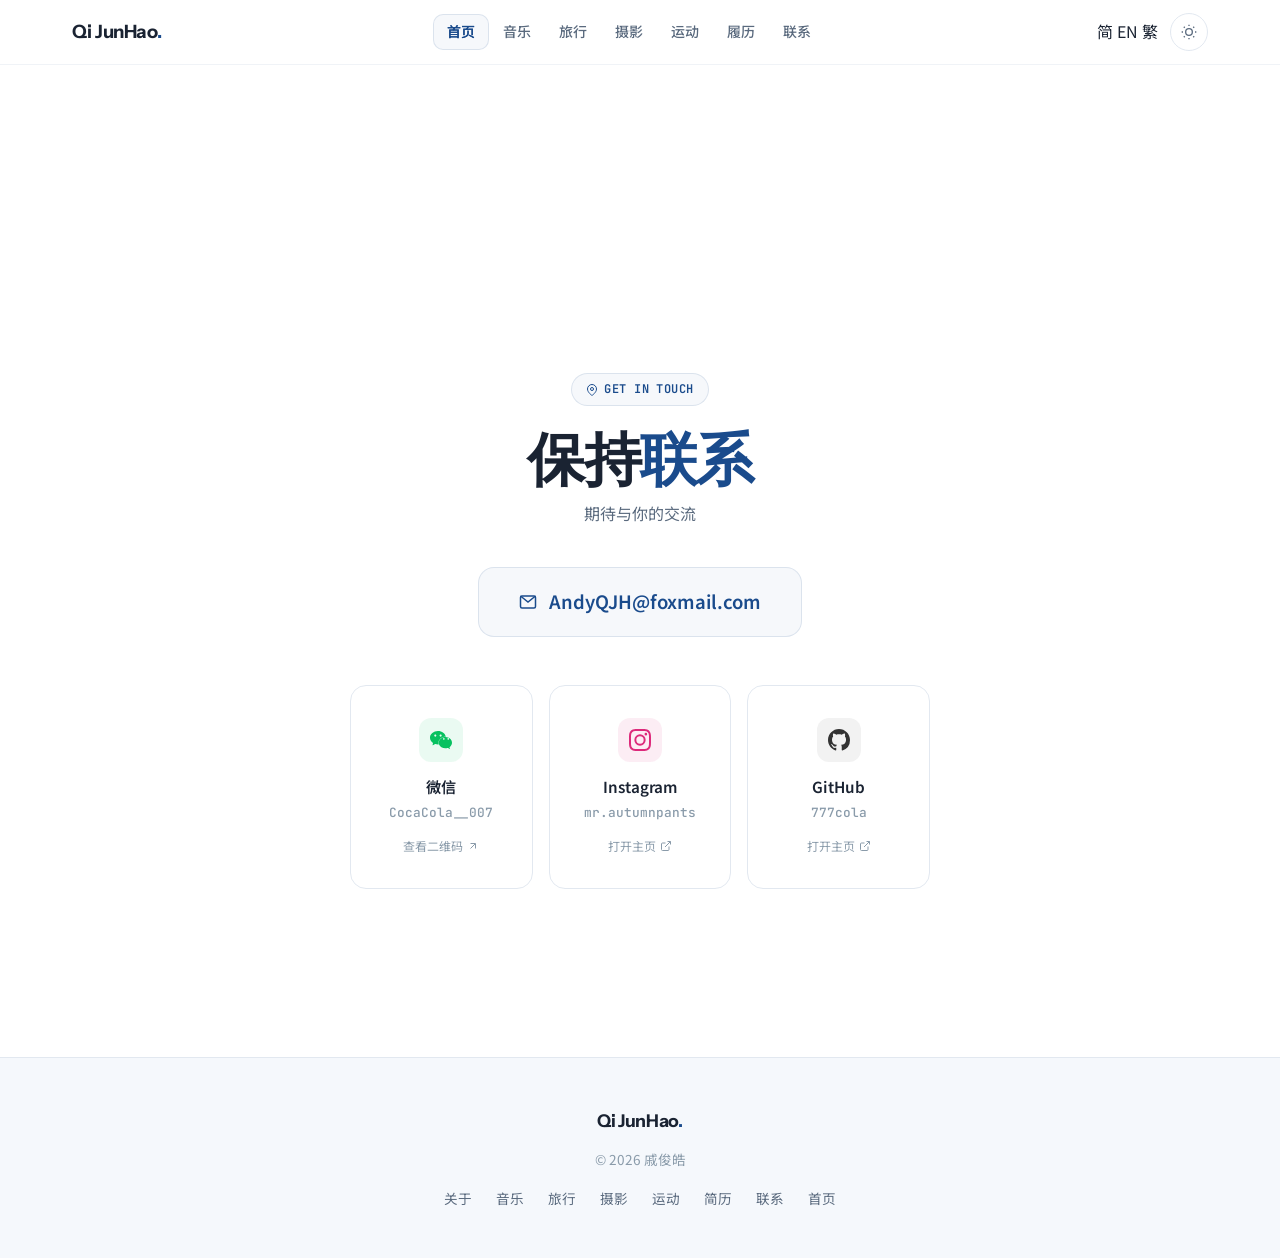
==== 联系页面.html @ e07e7e5d "fix: 统一 logo 为 Qi JunHao" ====
<!DOCTYPE html>
<html lang="zh-CN">
<head>
  <meta charset="UTF-8">
  <meta name="viewport" content="width=device-width, initial-scale=1.0">
  <title>联系 — 戚俊皓</title>
  <meta name="description" content="联系戚俊皓 — 邮箱与社交媒体">
  <link rel="icon" href="data:image/svg+xml,<svg xmlns='http://www.w3.org/2000/svg' viewBox='0 0 100 100'><text y='.9em' font-size='90'>♌</text></svg>">
  <link rel="preconnect" href="https://fonts.googleapis.com">
  <link rel="preconnect" href="https://fonts.gstatic.com" crossorigin>
  <link href="https://fonts.googleapis.com/css2?family=Instrument+Sans:wght@400;500;600;700&family=JetBrains+Mono:wght@400;500&family=Noto+Sans+SC:wght@300;400;500;600;700&display=swap" rel="stylesheet">
  <link rel="stylesheet" href="style.css">
  <style>
    /* ─── Contact Hero ───────────────────────────── */
    .contact-hero {
      min-height: 100dvh;
      display: flex;
      flex-direction: column;
      align-items: center;
      justify-content: center;
      padding: 7rem 2rem 4rem;
      text-align: center;
      position: relative;
    }
    .contact-hero-inner {
      max-width: 580px;
      width: 100%;
    }

    /* ─── Eyebrow ──────────────────────────────── */
    .contact-eyebrow {
      display: inline-flex;
      align-items: center;
      gap: 6px;
      padding: 5px 14px;
      border-radius: 50px;
      font-size: 0.75rem;
      font-weight: 600;
      letter-spacing: 0.04em;
      font-family: var(--font-mono);
      color: var(--accent);
      background: var(--accent-subtle);
      border: 1px solid var(--accent-border);
      margin-bottom: 1.25rem;
    }
    .contact-eyebrow svg {
      width: 12px;
      height: 12px;
    }

    /* ─── Title ──────────────────────────────────── */
    .contact-title {
      font-family: var(--font-display);
      font-size: clamp(2.4rem, 5vw, 3.6rem);
      font-weight: 700;
      letter-spacing: -0.03em;
      line-height: 1.15;
      margin-bottom: 0.5rem;
      color: var(--text);
    }
    .contact-title span {
      color: var(--accent);
    }
    .contact-sub {
      font-size: 1rem;
      color: var(--text-secondary);
      margin-bottom: 2.5rem;
      text-wrap: balance;
    }

    /* ─── Email Card ─────────────────────────────── */
    .contact-email {
      display: inline-flex;
      align-items: center;
      gap: 12px;
      padding: 18px 40px;
      border-radius: var(--radius);
      background: var(--accent-subtle);
      border: 1px solid var(--accent-border);
      font-size: 1.15rem;
      color: var(--accent);
      font-weight: 600;
      transition: all var(--transition);
      text-decoration: none;
      margin-bottom: 3rem;
    }
    .contact-email:hover {
      background: var(--accent-glow);
      border-color: var(--accent);
      transform: translateY(-2px);
      box-shadow: 0 8px 24px rgba(26,75,140,0.12);
    }
    .contact-email svg {
      width: 18px;
      height: 18px;
      flex-shrink: 0;
    }

    /* ─── Social Grid ────────────────────────────── */
    .social-grid {
      display: grid;
      grid-template-columns: repeat(3, 1fr);
      gap: 1rem;
      width: 100%;
    }

    .social-card {
      position: relative;
      display: flex;
      flex-direction: column;
      align-items: center;
      text-align: center;
      padding: 2rem 1.25rem;
      border-radius: var(--radius);
      background: var(--surface);
      border: 1px solid var(--border);
      cursor: pointer;
      text-decoration: none;
      transition: all var(--transition);
      overflow: hidden;
    }
    .social-card::before {
      content: '';
      position: absolute;
      top: 0;
      left: 0;
      right: 0;
      height: 3px;
      opacity: 0;
      transition: opacity var(--transition);
    }
    .social-card:hover {
      transform: translateY(-6px);
      box-shadow: var(--shadow-lg);
      border-color: transparent;
    }
    .social-card:hover::before {
      opacity: 1;
    }
    .social-card:active {
      transform: translateY(-3px);
    }

    /* Per-platform accent */
    .social-card.wechat::before { background: linear-gradient(90deg, #07C160, #06AD56); }
    .social-card.instagram::before { background: linear-gradient(90deg, #F58529, #DD2A7B, #8134AF); }
    .social-card.github::before { background: linear-gradient(90deg, #333, #24292e); }
    [data-theme="dark"] .social-card.github::before { background: linear-gradient(90deg, #f0f6fc, #8b949e); }

    .social-card.wechat:hover { border-color: #07C16033; box-shadow: 0 8px 28px rgba(7,193,96,0.12); }
    .social-card.instagram:hover { border-color: #DD2A7B33; box-shadow: 0 8px 28px rgba(221,42,123,0.12); }
    .social-card.github:hover { border-color: #33333333; box-shadow: 0 8px 28px rgba(0,0,0,0.1); }

    .social-icon {
      width: 44px;
      height: 44px;
      border-radius: 12px;
      display: flex;
      align-items: center;
      justify-content: center;
      font-size: 1.25rem;
      margin-bottom: 0.75rem;
      transition: all var(--transition);
    }
    .social-card.wechat .social-icon { background: #07C16015; color: #07C160; }
    .social-card.instagram .social-icon { background: #DD2A7B15; color: #DD2A7B; }
    .social-card.github .social-icon { background: #33333310; color: #333; }
    [data-theme="dark"] .social-card.github .social-icon { background: rgba(240,246,252,0.08); color: #f0f6fc; }

    .social-card:hover .social-icon {
      transform: scale(1.08);
    }

    .social-name {
      font-size: 0.95rem;
      font-weight: 600;
      color: var(--text);
      margin-bottom: 0.15rem;
    }
    .social-handle {
      font-size: 0.8rem;
      font-family: var(--font-mono);
      color: var(--text-muted);
      font-weight: 500;
    }
    .social-action {
      margin-top: 0.75rem;
      font-size: 0.75rem;
      color: var(--text-muted);
      display: flex;
      align-items: center;
      gap: 4px;
      transition: color var(--transition);
    }
    .social-card:hover .social-action {
      color: var(--text-secondary);
    }
    .social-action svg {
      width: 12px;
      height: 12px;
      transition: transform var(--transition);
    }
    .social-card:hover .social-action svg {
      transform: translateX(2px);
    }

    /* ─── QR Modal ───────────────────────────────── */
    .qr-overlay {
      position: fixed;
      inset: 0;
      background: rgba(0,0,0,0.5);
      backdrop-filter: blur(8px);
      -webkit-backdrop-filter: blur(8px);
      z-index: 2000;
      display: flex;
      align-items: center;
      justify-content: center;
      opacity: 0;
      pointer-events: none;
      transition: opacity 0.35s var(--ease-out);
    }
    .qr-overlay.open {
      opacity: 1;
      pointer-events: auto;
    }

    .qr-modal {
      background: var(--surface);
      border-radius: var(--radius-lg);
      padding: 2.5rem;
      max-width: 360px;
      width: calc(100% - 2rem);
      text-align: center;
      position: relative;
      transform: scale(0.92) translateY(12px);
      transition: transform 0.4s var(--ease-out);
      border: 1px solid var(--border);
    }
    .qr-overlay.open .qr-modal {
      transform: scale(1) translateY(0);
    }

    .qr-close {
      position: absolute;
      top: 12px;
      right: 12px;
      width: 36px;
      height: 36px;
      border-radius: 50%;
      border: none;
      background: var(--bg-soft);
      color: var(--text-secondary);
      cursor: pointer;
      display: flex;
      align-items: center;
      justify-content: center;
      transition: all var(--transition);
      font-size: 1.1rem;
    }
    .qr-close:hover {
      background: var(--surface-hover);
      color: var(--text);
    }

    .qr-image {
      width: 300px;
      height: 300px;
      object-fit: contain;
      margin: 0 auto 1.25rem;
      border-radius: var(--radius-sm);
      background: white;
      padding: 8px;
      border: 1px solid var(--border-light);
    }

    .qr-modal h3 {
      font-family: var(--font-display);
      font-size: 1.15rem;
      font-weight: 700;
      margin-bottom: 0.25rem;
      color: var(--text);
    }
    .qr-modal p {
      font-size: 0.85rem;
      color: var(--text-muted);
    }
    .qr-wechat-id {
      display: inline-flex;
      align-items: center;
      gap: 6px;
      margin-top: 0.75rem;
      padding: 6px 16px;
      border-radius: 50px;
      background: #07C16010;
      color: #07C160;
      font-size: 0.8rem;
      font-weight: 600;
      font-family: var(--font-mono);
      border: 1px solid #07C16020;
    }

    /* ─── Footer tweaks ──────────────────────────── */
    .footer { position: relative; }

    /* ─── Responsive ─────────────────────────────── */
    @media (max-width: 768px) {
      .social-grid {
        grid-template-columns: 1fr;
        gap: 0.875rem;
      }
      .social-card {
        flex-direction: row;
        text-align: left;
        padding: 1.25rem 1.25rem;
        gap: 1rem;
      }
      .social-card .social-icon {
        margin-bottom: 0;
        width: 40px;
        height: 40px;
        flex-shrink: 0;
      }
      .social-card .social-info {
        flex: 1;
        min-width: 0;
      }
      .social-card .social-action {
        margin-top: 0;
        flex-shrink: 0;
      }
      .contact-email {
        width: 100%;
        justify-content: center;
        font-size: 1.05rem;
        padding: 16px 24px;
      }
      .qr-modal {
        padding: 1.75rem;
      }
      .qr-image {
        width: 240px;
        height: 240px;
      }
    }

    @media (max-width: 480px) {
      .contact-hero {
        padding: 5rem 1.25rem 3rem;
      }
    }
  </style>
</head>
<body>
  <canvas id="particles-canvas" aria-hidden="true"></canvas>

  <!-- Nav -->
  <nav class="navbar" id="navbar">
    <div class="nav-inner">
      <a href="https://qijunhao.com" class="nav-logo">Qi JunHao<span class="dot">.</span></a>
      <div class="nav-gooey" id="navGooey" data-full='[{"label":"Home","href":"https://qijunhao.com"},{"label":"Music","href":"https://music.qijunhao.com"},{"label":"Travel","href":"https://travel.qijunhao.com"},{"label":"Photo","href":"https://photography.qijunhao.com"},{"label":"Sports","href":"https://sport.qijunhao.com"},{"label":"Resume","href":"https://resume.qijunhao.com"},{"label":"Contact","href":"https://contact.qijunhao.com"}]'></div>
      <div class="nav-right">
        <div class="lang-toggle" id="langToggle">
          <span class="lang-item active" data-lang="zh">简</span>
          <span class="lang-item" data-lang="en">EN</span>
          <span class="lang-item" data-lang="hant">繁</span>
        </div>
        <button class="theme-toggle" id="themeToggle" aria-label="切换主题">
          <svg width="16" height="16" viewBox="0 0 24 24" fill="none" stroke="currentColor" stroke-width="2"><circle cx="12" cy="12" r="5"/><path d="M12 1v2M12 21v2M4.22 4.22l1.42 1.42M18.36 18.36l1.42 1.42M1 12h2M21 12h2M4.22 19.78l1.42-1.42M18.36 5.64l1.42-1.42"/></svg>
        </button>
      </div>
    </div>
  </nav>

  <!-- Gooey SVG filter (hidden) -->
  <svg class="goo-filter" aria-hidden="true">
    <defs>
      <filter id="goo">
        <feGaussianBlur in="SourceGraphic" stdDeviation="12" result="blur" />
        <feColorMatrix in="blur" mode="matrix" values="1 0 0 0 0  0 1 0 0 0  0 0 1 0 0  0 0 0 22 -9" result="goo" />
        <feBlend in="SourceGraphic" in2="goo" />
      </filter>
    </defs>
  </svg>

  <!-- Contact Hero -->
  <section class="contact-hero">
    <div class="contact-hero-inner">

      <div class="contact-eyebrow reveal">
        <svg viewBox="0 0 24 24" fill="none" stroke="currentColor" stroke-width="2"><path d="M21 10c0 7-9 13-9 13s-9-6-9-13a9 9 0 0 1 18 0z"/><circle cx="12" cy="10" r="3"/></svg>
        GET IN TOUCH
      </div>

      <h1 class="contact-title reveal" style="transition-delay:0.05s">
        保持<span>联系</span>
      </h1>
      <p class="contact-sub reveal" style="transition-delay:0.1s">
        期待与你的交流
      </p>

      <!-- Email -->
      <a href="mailto:AndyQJH@foxmail.com" class="contact-email reveal" style="transition-delay:0.15s">
        <svg viewBox="0 0 24 24" fill="none" stroke="currentColor" stroke-width="2"><rect x="2" y="4" width="20" height="16" rx="2"/><path d="M22 4l-10 8L2 4"/></svg>
        AndyQJH@foxmail.com
      </a>

      <!-- Social Grid -->
      <div class="social-grid reveal" style="transition-delay:0.2s">

        <!-- WeChat -->
        <div class="social-card wechat" id="wechatBtn" role="button" tabindex="0" aria-label="显示微信二维码">
          <div class="social-icon">
            <svg width="22" height="22" viewBox="0 0 24 24" fill="currentColor"><path d="M8.691 2.188C3.891 2.188 0 5.476 0 9.53c0 2.212 1.17 4.203 3.002 5.55a.59.59 0 0 1 .213.665l-.39 1.48c-.019.07-.048.141-.048.213 0 .163.13.295.29.295a.326.326 0 0 0 .167-.054l1.903-1.114a.864.864 0 0 1 .717-.098 10.16 10.16 0 0 0 2.837.403c.276 0 .543-.027.811-.05-.857-2.578.157-4.972 1.932-6.446 1.703-1.415 3.882-1.98 5.853-1.838-.576-3.583-4.196-6.348-8.596-6.348zM5.785 5.991c.642 0 1.162.529 1.162 1.18a1.17 1.17 0 0 1-1.162 1.178A1.17 1.17 0 0 1 4.623 7.17c0-.651.52-1.18 1.162-1.18zm5.813 0c.642 0 1.162.529 1.162 1.18a1.17 1.17 0 0 1-1.162 1.178 1.17 1.17 0 0 1-1.162-1.178c0-.651.52-1.18 1.162-1.18zm5.34 2.867c-1.797-.052-3.746.512-5.28 1.786-1.72 1.428-2.687 3.72-1.78 6.22.942 2.453 3.666 4.229 6.884 4.229.826 0 1.622-.12 2.361-.336a.722.722 0 0 1 .598.082l1.584.926a.272.272 0 0 0 .14.045.247.247 0 0 0 .241-.246c0-.06-.024-.12-.04-.177l-.325-1.233a.492.492 0 0 1 .178-.554C23.028 18.48 24 16.82 24 14.98c0-3.21-2.931-5.837-7.062-6.122zm-1.858.852c.535 0 .969.44.969.983a.976.976 0 0 1-.969.983.976.976 0 0 1-.969-.983c0-.542.434-.983.97-.983zm4.844 0c.535 0 .969.44.969.983a.976.976 0 0 1-.969.983.976.976 0 0 1-.969-.983c0-.542.434-.983.97-.983z"/></svg>
          </div>
          <div class="social-info">
            <div class="social-name">微信</div>
            <div class="social-handle">CocaCola__007</div>
          </div>
          <div class="social-action">
            查看二维码
            <svg viewBox="0 0 24 24" fill="none" stroke="currentColor" stroke-width="2"><path d="M7 17l9.2-9.2M17 17V7H7"/></svg>
          </div>
        </div>

        <!-- Instagram -->
        <a href="https://instagram.com/mr.autumnpants" target="_blank" rel="noopener" class="social-card instagram">
          <div class="social-icon">
            <svg width="22" height="22" viewBox="0 0 24 24" fill="currentColor"><path d="M12 2.163c3.204 0 3.584.012 4.85.07 3.252.148 4.771 1.691 4.919 4.919.058 1.265.069 1.645.069 4.849 0 3.205-.012 3.584-.069 4.849-.149 3.225-1.664 4.771-4.919 4.919-1.266.058-1.644.07-4.85.07-3.204 0-3.584-.012-4.849-.07-3.26-.149-4.771-1.699-4.919-4.92-.058-1.265-.07-1.644-.07-4.849 0-3.204.013-3.583.07-4.849.149-3.227 1.664-4.771 4.919-4.919 1.266-.057 1.645-.069 4.849-.069zM12 0C8.741 0 8.333.014 7.053.072 2.695.272.273 2.69.073 7.052.014 8.333 0 8.741 0 12c0 3.259.014 3.668.072 4.948.2 4.358 2.618 6.78 6.98 6.98C8.333 23.986 8.741 24 12 24c3.259 0 3.668-.014 4.948-.072 4.354-.2 6.782-2.618 6.979-6.98.059-1.28.073-1.689.073-4.948 0-3.259-.014-3.667-.072-4.947-.196-4.354-2.617-6.78-6.979-6.98C15.668.014 15.259 0 12 0zm0 5.838a6.162 6.162 0 1 0 0 12.324 6.162 6.162 0 0 0 0-12.324zM12 16a4 4 0 1 1 0-8 4 4 0 0 1 0 8zm6.406-11.845a1.44 1.44 0 1 0 0 2.881 1.44 1.44 0 0 0 0-2.881z"/></svg>
          </div>
          <div class="social-info">
            <div class="social-name">Instagram</div>
            <div class="social-handle">mr.autumnpants</div>
          </div>
          <div class="social-action">
            打开主页
            <svg viewBox="0 0 24 24" fill="none" stroke="currentColor" stroke-width="2"><path d="M18 13v6a2 2 0 0 1-2 2H5a2 2 0 0 1-2-2V8a2 2 0 0 1 2-2h6"/><polyline points="15 3 21 3 21 9"/><line x1="10" y1="14" x2="21" y2="3"/></svg>
          </div>
        </a>

        <!-- GitHub -->
        <a href="https://github.com/777cola" target="_blank" rel="noopener" class="social-card github">
          <div class="social-icon">
            <svg width="22" height="22" viewBox="0 0 24 24" fill="currentColor"><path d="M12 0C5.37 0 0 5.37 0 12c0 5.31 3.435 9.795 8.205 11.385.6.105.825-.255.825-.57 0-.285-.015-1.23-.015-2.235-3.015.555-3.795-.735-4.035-1.41-.135-.345-.72-1.41-1.23-1.695-.42-.225-1.02-.78-.015-.795.945-.015 1.62.87 1.845 1.23 1.08 1.815 2.805 1.305 3.495.99.105-.78.42-1.305.765-1.605-2.67-.3-5.46-1.335-5.46-5.925 0-1.305.465-2.385 1.23-3.225-.12-.3-.54-1.53.12-3.18 0 0 1.005-.315 3.3 1.23.96-.27 1.98-.405 3-.405s2.04.135 3 .405c2.295-1.56 3.3-1.23 3.3-1.23.66 1.65.24 2.88.12 3.18.765.84 1.23 1.905 1.23 3.225 0 4.605-2.805 5.625-5.475 5.925.435.375.81 1.095.81 2.22 0 1.605-.015 2.895-.015 3.3 0 .315.225.69.825.57A12.02 12.02 0 0 0 24 12c0-6.63-5.37-12-12-12z"/></svg>
          </div>
          <div class="social-info">
            <div class="social-name">GitHub</div>
            <div class="social-handle">777cola</div>
          </div>
          <div class="social-action">
            打开主页
            <svg viewBox="0 0 24 24" fill="none" stroke="currentColor" stroke-width="2"><path d="M18 13v6a2 2 0 0 1-2 2H5a2 2 0 0 1-2-2V8a2 2 0 0 1 2-2h6"/><polyline points="15 3 21 3 21 9"/><line x1="10" y1="14" x2="21" y2="3"/></svg>
          </div>
        </a>

      <!-- /social-grid -->

    </div>
  </section>

  <!-- QR Overlay -->
  <div class="qr-overlay" id="qrOverlay" role="dialog" aria-modal="true" aria-label="微信二维码">
    <div class="qr-modal">
      <button class="qr-close" id="qrClose" aria-label="关闭">
        <svg width="16" height="16" viewBox="0 0 24 24" fill="none" stroke="currentColor" stroke-width="2"><line x1="18" y1="6" x2="6" y2="18"/><line x1="6" y1="6" x2="18" y2="18"/></svg>
      </button>
      <img src="IMG_9895.JPG" alt="微信二维码" class="qr-image" loading="lazy">
      <h3>扫码添加好友</h3>
      <p>扫一扫二维码，加我为微信好友</p>
      <div class="qr-wechat-id">
        <svg width="14" height="14" viewBox="0 0 24 24" fill="currentColor"><path d="M8.691 2.188C3.891 2.188 0 5.476 0 9.53c0 2.212 1.17 4.203 3.002 5.55a.59.59 0 0 1 .213.665l-.39 1.48c-.019.07-.048.141-.048.213 0 .163.13.295.29.295a.326.326 0 0 0 .167-.054l1.903-1.114a.864.864 0 0 1 .717-.098 10.16 10.16 0 0 0 2.837.403c.276 0 .543-.027.811-.05-.857-2.578.157-4.972 1.932-6.446 1.703-1.415 3.882-1.98 5.853-1.838-.576-3.583-4.196-6.348-8.596-6.348zM5.785 5.991c.642 0 1.162.529 1.162 1.18a1.17 1.17 0 0 1-1.162 1.178A1.17 1.17 0 0 1 4.623 7.17c0-.651.52-1.18 1.162-1.18zm5.813 0c.642 0 1.162.529 1.162 1.18a1.17 1.17 0 0 1-1.162 1.178 1.17 1.17 0 0 1-1.162-1.178c0-.651.52-1.18 1.162-1.18zm5.34 2.867c-1.797-.052-3.746.512-5.28 1.786-1.72 1.428-2.687 3.72-1.78 6.22.942 2.453 3.666 4.229 6.884 4.229.826 0 1.622-.12 2.361-.336a.722.722 0 0 1 .598.082l1.584.926a.272.272 0 0 0 .14.045.247.247 0 0 0 .241-.246c0-.06-.024-.12-.04-.177l-.325-1.233a.492.492 0 0 1 .178-.554C23.028 18.48 24 16.82 24 14.98c0-3.21-2.931-5.837-7.062-6.122zm-1.858.852c.535 0 .969.44.969.983a.976.976 0 0 1-.969.983.976.976 0 0 1-.969-.983c0-.542.434-.983.97-.983zm4.844 0c.535 0 .969.44.969.983a.976.976 0 0 1-.969.983.976.976 0 0 1-.969-.983c0-.542.434-.983.97-.983z"/></svg>
        CocaCola__007
      </div>
    </div>
  </div>

  <!-- Footer -->
  <footer class="footer">
    <div class="footer-inner">
      <div class="footer-logo">Qi JunHao<span class="dot">.</span></div>
      <p class="footer-text">© 2026 戚俊皓</p>
      <div class="footer-links">
        <a href="https://qijunhao.com">关于</a><a href="https://music.qijunhao.com">音乐</a>
        <a href="https://travel.qijunhao.com">旅行</a><a href="https://photography.qijunhao.com">摄影</a>
        <a href="https://sports.qijunhao.com">运动</a><a href="https://resume.qijunhao.com">简历</a>
        <a href="https://contact.qijunhao.com">联系</a><a href="https://qijunhao.com">首页</a>
      </div>
    </div>
  </footer>

  <button class="back-to-top" id="backToTop" aria-label="回到顶部">↑</button>

  <script src="common.js"></script>
  <script src="gooey-nav.js"></script>
  <script>
    /* ─── GooeyNav Init ─────────────────────────────── */
    (function() {
      'use strict';
      var container = document.getElementById('navGooey');
      if (!container) return;
      var items;
      try { items = JSON.parse(container.getAttribute('data-full')); }
      catch(e) { return; }
      var activeIdx = 0;
      var loc = window.location.href;
      for (var i = 0; i < items.length; i++) {
        if (items[i].href && loc.indexOf(items[i].href) !== -1) { activeIdx = i; break; }
      }
      window._gooeyNav = GooeyNav(container, {
        items: items,
        initialActiveIndex: activeIdx,
        particleCount: 12,
        colors: [1, 2, 3, 1, 2, 3, 1, 4]
      });
    })();
  </script>
  <script>
    (function() {
      'use strict';

      // ─── WeChat QR Modal ────────────────────────
      var wechatBtn = document.getElementById('wechatBtn');
      var qrOverlay = document.getElementById('qrOverlay');
      var qrClose = document.getElementById('qrClose');

      function openQR() {
        qrOverlay.classList.add('open');
        document.body.style.overflow = 'hidden';
      }

      function closeQR() {
        qrOverlay.classList.remove('open');
        document.body.style.overflow = '';
      }

      if (wechatBtn) {
        wechatBtn.addEventListener('click', openQR);
        wechatBtn.addEventListener('keydown', function(e) {
          if (e.key === 'Enter' || e.key === ' ') { e.preventDefault(); openQR(); }
        });
      }

      if (qrClose) {
        qrClose.addEventListener('click', closeQR);
      }

      if (qrOverlay) {
        qrOverlay.addEventListener('click', function(e) {
          if (e.target === qrOverlay) closeQR();
        });
        document.addEventListener('keydown', function(e) {
          if (e.key === 'Escape' && qrOverlay.classList.contains('open')) closeQR();
        });
      }
    })();
  </script>
</body>
</html>
---- style.css ----
/* ============================================================
   DESIGN SYSTEM — 戚俊皓 | Personal Website v3
   Light blue + white · Clean financial · Airy & professional
   ============================================================ */

/* ----- Color Tokens ----- */
:root {
  /* Base */
  --bg: #ffffff;
  --bg-soft: #f5f8fc;
  --surface: #ffffff;
  --surface-hover: #f0f4fa;
  --glass: rgba(255,255,255,0.75);
  --glass-border: rgba(26,75,140,0.08);

  /* Text */
  --text: #1a2332;
  --text-secondary: #5a6a7e;
  --text-muted: #8a9baa;

  /* Accent - Deep Blue */
  --accent: #1A4B8C;
  --accent-light: #3A7BC8;
  --accent-dark: #0f3460;
  --accent-glow: rgba(26,75,140,0.08);
  --accent-subtle: rgba(26,75,140,0.04);
  --accent-border: rgba(26,75,140,0.12);

  /* Gold highlight */
  --gold: #D4A843;
  --gold-light: #E8C86A;
  --gold-glow: rgba(212,168,67,0.08);
  --gold-border: rgba(212,168,67,0.15);

  /* Module colors */
  --c-music: #3B82F6;
  --c-travel: #10B981;
  --c-sports: #8B5CF6;
  --c-photo: #F59E0B;
  --c-resume: #1A4B8C;
  --c-about: #1A4B8C;

  /* UI */
  --border: #e2e8f0;
  --border-light: #f1f5f9;
  --shadow-sm: 0 1px 3px rgba(26,75,140,0.04), 0 1px 2px rgba(26,75,140,0.06);
  --shadow: 0 4px 12px rgba(26,75,140,0.06), 0 2px 4px rgba(26,75,140,0.04);
  --shadow-lg: 0 12px 40px rgba(26,75,140,0.08), 0 4px 12px rgba(26,75,140,0.04);
  --shadow-xl: 0 24px 60px rgba(26,75,140,0.1);

  /* Radius */
  --radius-sm: 8px;
  --radius: 16px;
  --radius-lg: 24px;
  --radius-xl: 32px;

  /* Typography */
  --font-sans: 'Instrument Sans', -apple-system, BlinkMacSystemFont, 'Segoe UI', sans-serif;
  --font-display: 'Instrument Sans', -apple-system, BlinkMacSystemFont, sans-serif;
  --font-mono: 'JetBrains Mono', 'SF Mono', 'Fira Code', monospace;
  --font-cn: 'Noto Sans SC', -apple-system, 'PingFang SC', 'Microsoft YaHei', sans-serif;

  --ease: cubic-bezier(0.34, 1.56, 0.64, 1);
  --ease-out: cubic-bezier(0.16, 1, 0.3, 1);
  --ease-smooth: cubic-bezier(0.4, 0, 0.2, 1);
  --transition: 0.35s var(--ease-smooth);
}

/* ----- Dark Mode ----- */
[data-theme="dark"] {
  --bg: #080d1a;
  --bg-soft: #0f172a;
  --surface: #131c31;
  --surface-hover: #1a2640;
  --glass: rgba(19,28,49,0.82);
  --glass-border: rgba(96,165,250,0.12);

  --text: #e8edf5;
  --text-secondary: #94a3b8;
  --text-muted: #5a6b8a;

  --border: #1e2d48;
  --border-light: #18243a;

  --shadow-sm: 0 1px 3px rgba(0,0,0,0.4);
  --shadow: 0 4px 12px rgba(0,0,0,0.5);
  --shadow-lg: 0 12px 40px rgba(0,0,0,0.6);
  --shadow-xl: 0 24px 60px rgba(0,0,0,0.7);

  --accent: #5b9cf5;
  --accent-light: #7db8ff;
  --accent-dark: #3a7bd5;
  --accent-glow: rgba(91,156,245,0.12);
  --accent-subtle: rgba(91,156,245,0.06);
  --accent-border: rgba(91,156,245,0.15);

  --gold: #E8C86A;
  --gold-light: #F0D88A;
  --gold-glow: rgba(232,200,106,0.1);
  --gold-border: rgba(232,200,106,0.15);
}

/* ============================================================
   RESET & BASE
   ============================================================ */
*, *::before, *::after {
  margin: 0;
  padding: 0;
  box-sizing: border-box;
}

/* Smooth theme transition on all color/shadow/border properties */
html.theme-transitioning *,
html.theme-transitioning *::before,
html.theme-transitioning *::after {
  transition: background 0.35s ease, color 0.3s ease, border-color 0.3s ease, box-shadow 0.3s ease !important;
}

html {
  scroll-behavior: smooth;
  scroll-padding-top: 80px;
  -webkit-font-smoothing: antialiased;
  -moz-osx-font-smoothing: grayscale;
}

body {
  font-family: var(--font-cn);
  background: var(--bg);
  color: var(--text);
  line-height: 1.7;
  overflow-x: hidden;
}

::selection { background: var(--accent); color: white; }
a { color: inherit; text-decoration: none; }
img { max-width: 100%; height: auto; display: block; }

/* ============================================================
   UTILITY
   ============================================================ */
.container {
  max-width: 1200px;
  margin: 0 auto;
  padding: 0 2rem;
}
@media (max-width: 640px) {
  .container { padding: 0 1.25rem; }
}

/* ============================================================
   PARTICLES CANVAS
   ============================================================ */
#particles-canvas {
  position: fixed;
  top: 0; left: 0;
  width: 100%;
  height: 100%;
  z-index: 0;
  pointer-events: none;
}

/* ============================================================
   NAVIGATION
   ============================================================ */
.navbar {
  position: fixed;
  top: 0; left: 0; right: 0;
  z-index: 1000;
  background: rgba(255,255,255,0.85);
  backdrop-filter: blur(20px) saturate(1.1);
  -webkit-backdrop-filter: blur(20px) saturate(1.1);
  border-bottom: 1px solid rgba(226,232,240,0.5);
  transition: box-shadow var(--transition);
}

[data-theme="dark"] .navbar {
  background: rgba(8,13,26,0.92);
  backdrop-filter: blur(20px);
  -webkit-backdrop-filter: blur(20px);
  border-bottom-color: rgba(30,45,72,0.6);
}

.navbar.scrolled {
  box-shadow: 0 1px 8px rgba(26,75,140,0.06);
}

.nav-inner {
  max-width: 1200px;
  margin: 0 auto;
  padding: 0 2rem;
  display: flex;
  align-items: center;
  justify-content: space-between;
  height: 64px;
}

.nav-logo {
  font-family: var(--font-display);
  font-size: 1.15rem;
  font-weight: 700;
  letter-spacing: -0.02em;
  color: var(--text);
  transition: opacity var(--transition);
}
.nav-logo:hover { opacity: 0.7; }
.nav-logo .dot { color: var(--accent); }

.nav-links {
  display: flex;
  align-items: center;
  gap: 0.25rem;
  list-style: none;
}

.nav-links a {
  padding: 0.4rem 0.875rem;
  border-radius: var(--radius-sm);
  font-size: 0.875rem;
  font-weight: 500;
  color: var(--text-secondary);
  transition: all var(--transition);
  position: relative;
}

.nav-links a:hover,
.nav-links a.active {
  color: var(--accent);
  background: var(--accent-subtle);
}

.nav-right {
  display: flex;
  align-items: center;
  gap: 0.75rem;
}

.theme-toggle {
  width: 38px;
  height: 38px;
  border-radius: 50%;
  border: 1px solid var(--border);
  background: var(--surface);
  color: var(--text-secondary);
  cursor: pointer;
  display: flex;
  align-items: center;
  justify-content: center;
  font-size: 1rem;
  transition: all var(--transition);
}
.theme-toggle:hover {
  border-color: var(--accent);
  color: var(--accent);
  background: var(--accent-subtle);
}

.nav-toggle {
  display: none;
  width: 38px;
  height: 38px;
  background: none;
  border: none;
  cursor: pointer;
  position: relative;
}
.nav-toggle span {
  display: block;
  width: 22px;
  height: 2px;
  background: var(--text);
  border-radius: 2px;
  position: absolute;
  left: 50%;
  transform: translateX(-50%);
  transition: all 0.3s ease;
}
.nav-toggle span:nth-child(1) { top: 12px; }
.nav-toggle span:nth-child(2) { top: 18px; }
.nav-toggle span:nth-child(3) { top: 24px; }
.nav-toggle.active span:nth-child(1) { top: 18px; transform: translateX(-50%) rotate(45deg); }
.nav-toggle.active span:nth-child(2) { opacity: 0; }
.nav-toggle.active span:nth-child(3) { top: 18px; transform: translateX(-50%) rotate(-45deg); }

@media (max-width: 768px) {
  .nav-links {
    display: none;
    position: absolute;
    top: 100%;
    left: 0;
    right: 0;
    flex-direction: column;
    padding: 0.75rem 1rem 1.25rem;
    background: rgba(255,255,255,0.98);
    backdrop-filter: blur(24px);
    border-bottom: 1px solid var(--border);
    gap: 0.125rem;
  }
  [data-theme="dark"] .nav-links {
    background: rgba(15,23,42,0.98);
  }
  .nav-links.active { display: flex; }
  .nav-links a { padding: 0.625rem 0.875rem; width: 100%; }
  .nav-toggle { display: block; }
}

/* ============================================================
   PAGE HEADER (sub-pages)
   ============================================================ */
.page-header {
  padding: 10rem 2rem 4rem;
  text-align: center;
  position: relative;
  overflow: hidden;
}
.page-header-inner {
  max-width: 1200px;
  margin: 0 auto;
  position: relative;
  z-index: 2;
}
.page-header .page-icon {
  font-size: 2.5rem;
  margin-bottom: 1.25rem;
  display: block;
}
.page-header h1 {
  font-family: var(--font-display);
  font-size: clamp(2.2rem, 5vw, 3.5rem);
  font-weight: 700;
  letter-spacing: -0.03em;
  margin-bottom: 0.75rem;
  line-height: 1.2;
  color: var(--accent);
}
.page-header .page-desc {
  font-size: 1.05rem;
  color: var(--text-secondary);
  max-width: 520px;
  margin: 0 auto;
}
.page-header .page-tag {
  display: inline-block;
  padding: 0.3rem 0.875rem;
  border-radius: 50px;
  font-size: 0.75rem;
  font-weight: 600;
  letter-spacing: 0.04em;
  font-family: var(--font-mono);
  margin-bottom: 1rem;
  text-transform: uppercase;
  color: var(--accent);
  background: var(--accent-subtle);
  border: 1px solid var(--accent-border);
}

/* ============================================================
   SECTIONS
   ============================================================ */
.section {
  padding: 5rem 2rem;
  position: relative;
  z-index: 2;
}
.section-inner {
  max-width: 1200px;
  margin: 0 auto;
}
.section-header {
  margin-bottom: 3rem;
}
.section-header h2 {
  font-family: var(--font-display);
  font-size: clamp(1.5rem, 3vw, 2rem);
  font-weight: 700;
  letter-spacing: -0.02em;
  margin-bottom: 0.5rem;
}
.section-header .section-desc {
  color: var(--text-secondary);
  font-size: 0.95rem;
  max-width: 520px;
}
.section-header.centered { text-align: center; }
.section-header.centered .section-desc { margin: 0 auto; }

/* ============================================================
   CARDS
   ============================================================ */
.card {
  background: var(--surface);
  border: 1px solid var(--border);
  border-radius: var(--radius);
  padding: 2rem;
  transition: all var(--transition);
}
.card:hover {
  box-shadow: var(--shadow-lg);
  border-color: var(--accent-border);
}

/* ============================================================
   GRID
   ============================================================ */
.grid-2 {
  display: grid;
  grid-template-columns: repeat(2, 1fr);
  gap: 1.5rem;
}
.grid-3 {
  display: grid;
  grid-template-columns: repeat(3, 1fr);
  gap: 1.5rem;
}
.grid-auto {
  display: grid;
  grid-template-columns: repeat(auto-fill, minmax(280px, 1fr));
  gap: 1.5rem;
}
@media (max-width: 768px) {
  .grid-2, .grid-3 { grid-template-columns: 1fr; }
}

/* ============================================================
   TAGS
   ============================================================ */
.tag {
  display: inline-flex;
  align-items: center;
  gap: 0.4rem;
  padding: 0.3rem 0.75rem;
  border-radius: 50px;
  font-size: 0.8rem;
  font-weight: 500;
  background: var(--accent-subtle);
  color: var(--accent);
  border: 1px solid var(--accent-border);
}

/* ============================================================
   BUTTONS
   ============================================================ */
.btn {
  display: inline-flex;
  align-items: center;
  gap: 0.5rem;
  padding: 0.75rem 1.5rem;
  border-radius: var(--radius-sm);
  font-size: 0.9rem;
  font-weight: 600;
  font-family: var(--font-cn);
  cursor: pointer;
  border: none;
  text-decoration: none;
  transition: all var(--transition);
}
.btn-primary {
  background: var(--accent);
  color: white;
  box-shadow: 0 2px 8px rgba(26,75,140,0.25);
}
.btn-primary:hover {
  background: var(--accent-dark);
  transform: translateY(-2px);
  box-shadow: 0 4px 16px rgba(26,75,140,0.35);
}
.btn-outline {
  background: transparent;
  color: var(--text);
  border: 1px solid var(--border);
}
.btn-outline:hover {
  border-color: var(--accent);
  color: var(--accent);
  background: var(--accent-subtle);
  transform: translateY(-2px);
}

/* ============================================================
   FOOTER
   ============================================================ */
.footer {
  border-top: 1px solid var(--border);
  padding: 3rem 2rem;
  text-align: center;
  background: var(--bg-soft);
}
.footer-inner {
  max-width: 1200px;
  margin: 0 auto;
}
.footer-logo {
  font-family: var(--font-display);
  font-size: 1.1rem;
  font-weight: 700;
  letter-spacing: -0.02em;
  margin-bottom: 0.75rem;
}
.footer-logo .dot { color: var(--accent); }
.footer-text {
  font-size: 0.85rem;
  color: var(--text-muted);
}
.footer-links {
  display: flex;
  justify-content: center;
  gap: 1.5rem;
  flex-wrap: wrap;
  margin-top: 1rem;
}
.footer-links a {
  font-size: 0.85rem;
  color: var(--text-secondary);
  transition: color var(--transition);
}
.footer-links a:hover { color: var(--accent); }

/* ============================================================
   BACK TO TOP
   ============================================================ */
.back-to-top {
  position: fixed;
  bottom: 2rem;
  right: 2rem;
  z-index: 999;
  width: 44px;
  height: 44px;
  border-radius: 50%;
  background: var(--surface);
  border: 1px solid var(--border);
  color: var(--text-secondary);
  cursor: pointer;
  display: flex;
  align-items: center;
  justify-content: center;
  font-size: 1.1rem;
  opacity: 0;
  visibility: hidden;
  transform: translateY(12px);
  transition: all var(--transition);
  backdrop-filter: blur(12px);
}
.back-to-top.visible {
  opacity: 1;
  visibility: visible;
  transform: translateY(0);
}
.back-to-top:hover {
  border-color: var(--accent);
  color: var(--accent);
  background: var(--accent-subtle);
}

/* ============================================================
   TIMELINE
   ============================================================ */
.timeline {
  position: relative;
  padding-left: 2.5rem;
}
.timeline::before {
  content: '';
  position: absolute;
  left: 0;
  top: 0.5rem;
  bottom: 0.5rem;
  width: 2px;
  background: var(--border);
}
.timeline-item {
  position: relative;
  margin-bottom: 2.5rem;
  padding-left: 1.75rem;
}
.timeline-item:last-child { margin-bottom: 0; }
.timeline-item::before {
  content: '';
  position: absolute;
  left: -2.85rem;
  top: 0.45rem;
  width: 10px;
  height: 10px;
  border-radius: 50%;
  background: var(--accent);
  border: 2px solid var(--bg);
  box-shadow: 0 0 0 2px var(--accent);
  transition: transform 0.3s ease;
}
.timeline-item:hover::before { transform: scale(1.4); }
.timeline-date {
  font-family: var(--font-mono);
  font-size: 0.8rem;
  color: var(--accent);
  font-weight: 500;
  margin-bottom: 0.25rem;
}
.timeline-title { font-size: 1.05rem; font-weight: 700; margin-bottom: 0.2rem; }
.timeline-sub {
  font-size: 0.9rem;
  color: var(--text-secondary);
  margin-bottom: 0.5rem;
  font-weight: 500;
}
.timeline-desc {
  font-size: 0.9rem;
  color: var(--text-secondary);
  line-height: 1.7;
}
.timeline-desc ul { list-style: none; padding: 0; }
.timeline-desc li {
  position: relative;
  padding-left: 1rem;
  margin-bottom: 0.3rem;
}
.timeline-desc li::before {
  content: '—';
  position: absolute;
  left: 0;
  color: var(--text-muted);
}

/* ============================================================
   SCROLL REVEAL ANIMATIONS
   ============================================================ */
.reveal {
  opacity: 0;
  transform: translateY(24px);
  transition: all 0.7s var(--ease-out);
}
.reveal.visible {
  opacity: 1;
  transform: translateY(0);
}
.reveal-delay-1 { transition-delay: 0.1s; }
.reveal-delay-2 { transition-delay: 0.2s; }
.reveal-delay-3 { transition-delay: 0.3s; }
.reveal-delay-4 { transition-delay: 0.4s; }
.reveal-delay-5 { transition-delay: 0.5s; }

/* ============================================================
   PLACEHOLDER
   ============================================================ */
.placeholder {
  background: var(--surface);
  border: 2px dashed var(--border);
  border-radius: var(--radius);
  padding: 3rem 2rem;
  text-align: center;
  transition: all var(--transition);
}
.placeholder:hover { border-color: var(--accent-border); }
.placeholder-icon { font-size: 2.5rem; margin-bottom: 0.75rem; opacity: 0.6; }
.placeholder-text { color: var(--text-secondary); font-size: 0.95rem; }
.placeholder-hint { font-size: 0.8rem; color: var(--text-muted); margin-top: 0.25rem; }

/* ============================================================
   THEME TRANSITION
   ============================================================ */
.theme-transitioning,
.theme-transitioning * {
  transition: background-color 0.3s ease,
              color 0.3s ease,
              border-color 0.3s ease,
              box-shadow 0.3s ease !important;
}

/* ============================================================
   RESPONSIVE
   ============================================================ */
@media (max-width: 480px) {
  .section { padding: 3rem 1.25rem; }
  .page-header { padding: 8rem 1.25rem 3rem; }
}

/* ============================================================
   GOOEY NAV — Blob indicator + particle burst
   ============================================================ */
.gooey-nav-container {
  position: relative;
  display: flex;
  align-items: center;
}

.gooey-nav-container nav ul {
  display: flex;
  list-style: none;
  gap: 0;
  padding: 0;
  margin: 0;
  align-items: center;
}

.gooey-nav-container nav ul li {
  position: relative;
  z-index: 3;
}

.gooey-nav-container nav ul li a {
  display: flex;
  align-items: center;
  padding: 0.4rem 0.875rem;
  border-radius: 8px;
  font-size: 0.875rem;
  font-weight: 500;
  color: var(--text-secondary);
  transition: color 0.3s ease;
  position: relative;
  z-index: 2;
  text-decoration: none;
  white-space: nowrap;
  cursor: pointer;
}

.gooey-nav-container nav ul li a:hover,
.gooey-nav-container nav ul li.active a {
  color: var(--accent);
}

/* Blob effect */
.gooey-nav-container .effect {
  position: absolute;
  top: 0;
  left: 0;
  pointer-events: none;
  z-index: 0;
  border-radius: 10px;
}

.gooey-nav-container .effect.filter {
  background: var(--accent-subtle);
  border: 1px solid var(--accent-border);
  transition: left 0.5s cubic-bezier(0.34, 1.56, 0.64, 1),
              top 0.5s cubic-bezier(0.34, 1.56, 0.64, 1),
              width 0.5s cubic-bezier(0.34, 1.56, 0.64, 1),
              height 0.5s cubic-bezier(0.34, 1.56, 0.64, 1);
}

.gooey-nav-container .effect.text {
  display: flex;
  align-items: center;
  justify-content: center;
  font-size: 0.875rem;
  font-weight: 500;
  color: var(--accent);
  transition: left 0.5s cubic-bezier(0.34, 1.56, 0.64, 1),
              top 0.5s cubic-bezier(0.34, 1.56, 0.64, 1),
              width 0.5s cubic-bezier(0.34, 1.56, 0.64, 1),
              height 0.5s cubic-bezier(0.34, 1.56, 0.64, 1);
  opacity: 0;
  z-index: 1;
}

.gooey-nav-container .effect.text.active {
  opacity: 1;
}

/* Particles */
.gooey-nav-container .particle {
  position: absolute;
  top: 50%;
  left: 50%;
  pointer-events: none;
  z-index: 4;
  animation: particle-burst var(--time) ease-out forwards;
}

.gooey-nav-container .point {
  display: block;
  width: 6px;
  height: 6px;
  border-radius: 50%;
  background: var(--color, var(--accent));
  position: absolute;
  top: -3px;
  left: -3px;
}

@keyframes particle-burst {
  0% {
    transform: translate(var(--start-x), var(--start-y)) scale(var(--scale)) rotate(0deg);
    opacity: 1;
  }
  100% {
    transform: translate(var(--end-x), var(--end-y)) scale(0) rotate(var(--rotate));
    opacity: 0;
  }
}

/* Particle color vars */
:root {
  --color-1: var(--accent);
  --color-2: var(--accent-light);
  --color-3: var(--gold);
  --color-4: #ffffff;
}

/* Responsive */
@media (max-width: 768px) {
  .gooey-nav-container {
    display: none;
  }
}
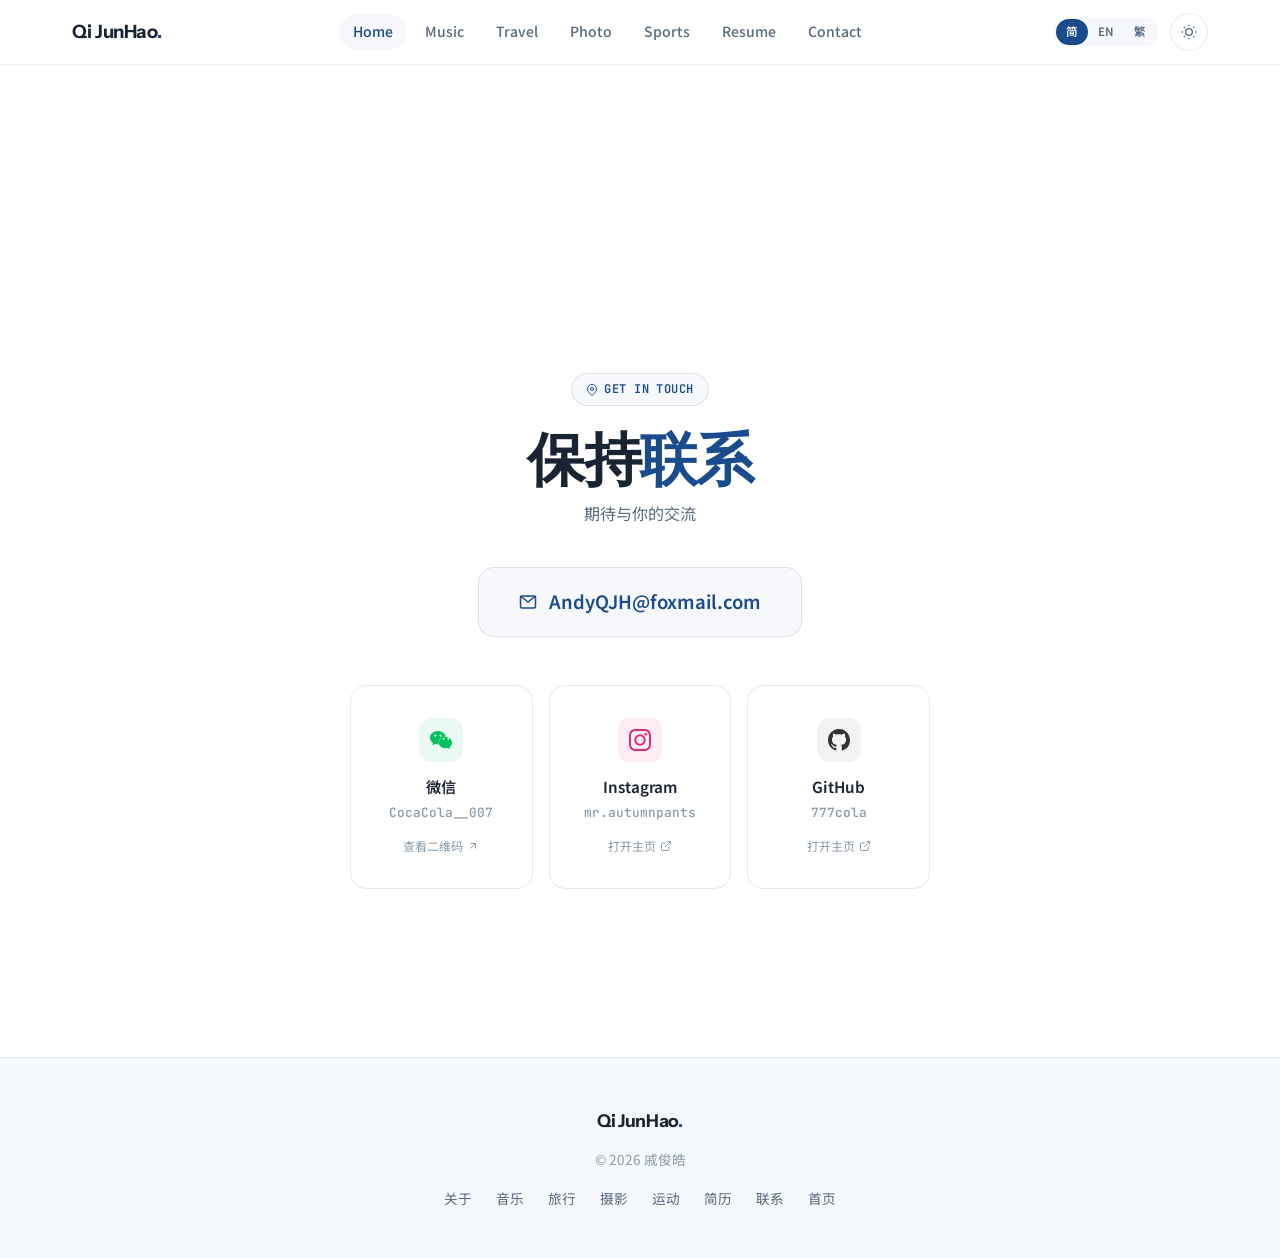
==== commit 07dbd7e0: "feat: exact homepage nav复制" ====
--- a/联系页面.html
+++ b/联系页面.html
@@ -353,16 +353,18 @@
 <body>
   <canvas id="particles-canvas" aria-hidden="true"></canvas>
 
-  <!-- Nav -->
+  <!-- ============ NAVBAR ============ -->
   <nav class="navbar" id="navbar">
     <div class="nav-inner">
-      <a href="https://qijunhao.com" class="nav-logo">Qi JunHao<span class="dot">.</span></a>
-      <div class="nav-gooey" id="navGooey" data-full='[{"label":"Home","href":"https://qijunhao.com"},{"label":"Music","href":"https://music.qijunhao.com"},{"label":"Travel","href":"https://travel.qijunhao.com"},{"label":"Photo","href":"https://photography.qijunhao.com"},{"label":"Sports","href":"https://sport.qijunhao.com"},{"label":"Resume","href":"https://resume.qijunhao.com"},{"label":"Contact","href":"https://contact.qijunhao.com"}]'></div>
+      <a href="/" class="nav-logo">Qi JunHao<span class="dot">.</span></a>
+
+      <div class="nav-gooey" id="navGooey"></div>
+
       <div class="nav-right">
         <div class="lang-toggle" id="langToggle">
-          <span class="lang-item active" data-lang="zh">简</span>
-          <span class="lang-item" data-lang="en">EN</span>
-          <span class="lang-item" data-lang="hant">繁</span>
+          <span class="lang-item" data-lang="zh" data-full="简体中文">简</span>
+          <span class="lang-item" data-lang="en" data-full="English">EN</span>
+          <span class="lang-item" data-lang="hant" data-full="繁體中文">繁</span>
         </div>
         <button class="theme-toggle" id="themeToggle" aria-label="切换主题">
           <svg width="16" height="16" viewBox="0 0 24 24" fill="none" stroke="currentColor" stroke-width="2"><circle cx="12" cy="12" r="5"/><path d="M12 1v2M12 21v2M4.22 4.22l1.42 1.42M18.36 18.36l1.42 1.42M1 12h2M21 12h2M4.22 19.78l1.42-1.42M18.36 5.64l1.42-1.42"/></svg>
@@ -489,29 +491,52 @@
 
   <button class="back-to-top" id="backToTop" aria-label="回到顶部">↑</button>
 
+  <script>
+  window.PAGE_I18N = {
+    zh: {
+      'wechat.name':'微信','wechat.action':'查看二维码',
+      'instagram.name':'Instagram','instagram.action':'打开主页',
+      'github.name':'GitHub','github.action':'打开主页',
+      'qr.title':'扫码添加好友','qr.desc':'扫一扫二维码，加我为微信好友',
+      'footer.text':'© 2026 戚俊皓',
+    },
+    en: {
+      'wechat.name':'WeChat','wechat.action':'Show QR Code',
+      'instagram.name':'Instagram','instagram.action':'Open Profile',
+      'github.name':'GitHub','github.action':'Open Profile',
+      'qr.title':'Scan to Add Friend','qr.desc':'Scan the QR code to add me on WeChat',
+      'footer.text':'© 2026 Qi JunHao',
+    },
+    hant: {
+      'wechat.name':'微信','wechat.action':'查看二維碼',
+      'instagram.name':'Instagram','instagram.action':'打開主頁',
+      'github.name':'GitHub','github.action':'打開主頁',
+      'qr.title':'掃碼新增好友','qr.desc':'掃一掃二維碼，加我為微信好友',
+      'footer.text':'© 2026 戚俊皓',
+    }
+  };
+  </script>
   <script src="common.js"></script>
   <script src="gooey-nav.js"></script>
   <script>
-    /* ─── GooeyNav Init ─────────────────────────────── */
-    (function() {
-      'use strict';
-      var container = document.getElementById('navGooey');
-      if (!container) return;
-      var items;
-      try { items = JSON.parse(container.getAttribute('data-full')); }
-      catch(e) { return; }
-      var activeIdx = 0;
-      var loc = window.location.href;
-      for (var i = 0; i < items.length; i++) {
-        if (items[i].href && loc.indexOf(items[i].href) !== -1) { activeIdx = i; break; }
-      }
-      window._gooeyNav = GooeyNav(container, {
-        items: items,
-        initialActiveIndex: activeIdx,
-        particleCount: 12,
-        colors: [1, 2, 3, 1, 2, 3, 1, 4]
-      });
-    })();
+    document.addEventListener('DOMContentLoaded', function () {
+      var gooeyContainer = document.getElementById('navGooey');
+      if (gooeyContainer && typeof GooeyNav === 'function') {
+        window.GooeyNav(gooeyContainer, {
+          items: [
+            { label: 'Home', href: 'https://qijunhao.com' },
+            { label: 'Music', href: 'https://music.qijunhao.com' },
+            { label: 'Travel', href: 'https://travel.qijunhao.com' },
+            { label: 'Photo', href: 'https://photography.qijunhao.com' },
+            { label: 'Sports', href: 'https://sport.qijunhao.com' },
+            { label: 'Resume', href: 'https://resume.qijunhao.com' },
+            { label: 'Contact', href: 'https://contact.qijunhao.com' },
+          ],
+          animationTime: 600,
+          particleCount: 12,
+        });
+      }
+    });
   </script>
   <script>
     (function() {
--- a/style.css
+++ b/style.css
@@ -298,9 +298,207 @@
   [data-theme="dark"] .nav-links {
     background: rgba(15,23,42,0.98);
   }
-  .nav-links.active { display: flex; }
+  .nav-links { display: none; }
+  .nav-gooey { display: none; }
   .nav-links a { padding: 0.625rem 0.875rem; width: 100%; }
   .nav-toggle { display: block; }
+}
+
+/* Mobile fallback: show nav-links when toggled */
+@media (max-width: 768px) {
+  .nav-links.active { display: flex; }
+}
+
+/* ============================================================
+   GOOEY NAV (navbar integration)
+   ============================================================ */
+.nav-gooey {
+  flex: 1;
+  display: flex;
+  justify-content: center;
+  align-items: center;
+  height: 100%;
+}
+
+.gooey-nav-container {
+  position: relative;
+  height: 100%;
+  display: flex;
+  align-items: center;
+}
+
+.gooey-nav-container nav {
+  display: flex;
+  position: relative;
+  transform: translate3d(0, 0, 0.01px);
+}
+
+.gooey-nav-container nav ul {
+  display: flex;
+  gap: 0.25rem;
+  list-style: none;
+  padding: 0 0.5em;
+  margin: 0;
+  position: relative;
+  z-index: 3;
+  color: var(--text);
+  text-shadow: none;
+}
+
+.gooey-nav-container nav ul li {
+  border-radius: 100vw;
+  position: relative;
+  cursor: pointer;
+  color: var(--text-secondary);
+  font-size: 0.875rem;
+  font-weight: 500;
+}
+
+.gooey-nav-container nav ul li a {
+  display: inline-block;
+  padding: 0.4rem 0.875rem;
+  text-decoration: none;
+  color: inherit;
+  border-radius: 100vw;
+  transition: background 0.25s ease;
+}
+
+.gooey-nav-container nav ul li a:hover {
+  background: var(--accent-subtle);
+}
+
+.gooey-nav-container nav ul li.active a {
+  color: var(--accent);
+  background: var(--accent-subtle);
+}
+
+.gooey-nav-container .effect {
+  position: absolute;
+  left: 0;
+  top: 0;
+  width: 0;
+  height: 0;
+  opacity: 0;
+  pointer-events: none;
+  z-index: 1;
+}
+
+/* Particle styles */
+.particle,
+.point {
+  display: block;
+  opacity: 0;
+  width: 20px;
+  height: 20px;
+  border-radius: 100%;
+  transform-origin: center;
+}
+
+.particle {
+  --time: 5s;
+  position: absolute;
+  top: calc(50% - 8px);
+  left: calc(50% - 8px);
+  animation: particle calc(var(--time)) ease 1 -350ms;
+}
+
+.point {
+  background: var(--color, var(--accent));
+  opacity: 1;
+  animation: point calc(var(--time)) ease 1 -350ms;
+}
+
+@keyframes particle {
+  0% {
+    transform: rotate(0deg) translate(calc(var(--start-x)), calc(var(--start-y)));
+    opacity: 1;
+    animation-timing-function: cubic-bezier(0.55, 0, 1, 0.45);
+  }
+  70% {
+    transform: rotate(calc(var(--rotate) * 0.5)) translate(calc(var(--end-x) * 1.2), calc(var(--end-y) * 1.2));
+    opacity: 1;
+    animation-timing-function: ease;
+  }
+  85% {
+    transform: rotate(calc(var(--rotate) * 0.66)) translate(calc(var(--end-x)), calc(var(--end-y)));
+    opacity: 1;
+  }
+  100% {
+    transform: rotate(calc(var(--rotate) * 1.2)) translate(calc(var(--end-x) * 0.5), calc(var(--end-y) * 0.5));
+    opacity: 1;
+  }
+}
+
+@keyframes point {
+  0% {
+    transform: scale(0);
+    opacity: 0;
+    animation-timing-function: cubic-bezier(0.55, 0, 1, 0.45);
+  }
+  25% {
+    transform: scale(calc(var(--scale) * 0.25));
+  }
+  38% { opacity: 1; }
+  65% {
+    transform: scale(var(--scale));
+    opacity: 1;
+    animation-timing-function: ease;
+  }
+  85% {
+    transform: scale(var(--scale));
+    opacity: 1;
+  }
+  100% {
+    transform: scale(0);
+    opacity: 0;
+  }
+}
+
+/* ============================================================
+   LANGUAGE TOGGLE
+   ============================================================ */
+.lang-toggle {
+  display: flex;
+  align-items: center;
+  height: 30px;
+  background: var(--accent-subtle);
+  border-radius: 20px;
+  padding: 2px;
+  gap: 0;
+  position: relative;
+}
+
+.lang-item {
+  padding: 3px 10px;
+  font-size: 0.72rem;
+  font-weight: 600;
+  border-radius: 16px;
+  font-family: var(--font-body, var(--font-cn));
+  cursor: pointer;
+  color: var(--text-secondary);
+  white-space: nowrap;
+  position: relative;
+  z-index: 1;
+  user-select: none;
+}
+
+.lang-item.active {
+  background: var(--accent);
+  color: #fff;
+}
+
+.lang-item:hover:not(.active) {
+  color: var(--accent);
+}
+
+@media (max-width: 768px) {
+  .lang-toggle {
+    height: 28px;
+  }
+  .lang-item {
+    padding: 2px 6px;
+    font-size: 0.68rem;
+  }
 }
 
 /* ============================================================
@@ -671,131 +869,4 @@
   .page-header { padding: 8rem 1.25rem 3rem; }
 }
 
-/* ============================================================
-   GOOEY NAV — Blob indicator + particle burst
-   ============================================================ */
-.gooey-nav-container {
-  position: relative;
-  display: flex;
-  align-items: center;
-}
-
-.gooey-nav-container nav ul {
-  display: flex;
-  list-style: none;
-  gap: 0;
-  padding: 0;
-  margin: 0;
-  align-items: center;
-}
-
-.gooey-nav-container nav ul li {
-  position: relative;
-  z-index: 3;
-}
-
-.gooey-nav-container nav ul li a {
-  display: flex;
-  align-items: center;
-  padding: 0.4rem 0.875rem;
-  border-radius: 8px;
-  font-size: 0.875rem;
-  font-weight: 500;
-  color: var(--text-secondary);
-  transition: color 0.3s ease;
-  position: relative;
-  z-index: 2;
-  text-decoration: none;
-  white-space: nowrap;
-  cursor: pointer;
-}
-
-.gooey-nav-container nav ul li a:hover,
-.gooey-nav-container nav ul li.active a {
-  color: var(--accent);
-}
-
-/* Blob effect */
-.gooey-nav-container .effect {
-  position: absolute;
-  top: 0;
-  left: 0;
-  pointer-events: none;
-  z-index: 0;
-  border-radius: 10px;
-}
-
-.gooey-nav-container .effect.filter {
-  background: var(--accent-subtle);
-  border: 1px solid var(--accent-border);
-  transition: left 0.5s cubic-bezier(0.34, 1.56, 0.64, 1),
-              top 0.5s cubic-bezier(0.34, 1.56, 0.64, 1),
-              width 0.5s cubic-bezier(0.34, 1.56, 0.64, 1),
-              height 0.5s cubic-bezier(0.34, 1.56, 0.64, 1);
-}
-
-.gooey-nav-container .effect.text {
-  display: flex;
-  align-items: center;
-  justify-content: center;
-  font-size: 0.875rem;
-  font-weight: 500;
-  color: var(--accent);
-  transition: left 0.5s cubic-bezier(0.34, 1.56, 0.64, 1),
-              top 0.5s cubic-bezier(0.34, 1.56, 0.64, 1),
-              width 0.5s cubic-bezier(0.34, 1.56, 0.64, 1),
-              height 0.5s cubic-bezier(0.34, 1.56, 0.64, 1);
-  opacity: 0;
-  z-index: 1;
-}
-
-.gooey-nav-container .effect.text.active {
-  opacity: 1;
-}
-
-/* Particles */
-.gooey-nav-container .particle {
-  position: absolute;
-  top: 50%;
-  left: 50%;
-  pointer-events: none;
-  z-index: 4;
-  animation: particle-burst var(--time) ease-out forwards;
-}
-
-.gooey-nav-container .point {
-  display: block;
-  width: 6px;
-  height: 6px;
-  border-radius: 50%;
-  background: var(--color, var(--accent));
-  position: absolute;
-  top: -3px;
-  left: -3px;
-}
-
-@keyframes particle-burst {
-  0% {
-    transform: translate(var(--start-x), var(--start-y)) scale(var(--scale)) rotate(0deg);
-    opacity: 1;
-  }
-  100% {
-    transform: translate(var(--end-x), var(--end-y)) scale(0) rotate(var(--rotate));
-    opacity: 0;
-  }
-}
-
-/* Particle color vars */
-:root {
-  --color-1: var(--accent);
-  --color-2: var(--accent-light);
-  --color-3: var(--gold);
-  --color-4: #ffffff;
-}
-
-/* Responsive */
-@media (max-width: 768px) {
-  .gooey-nav-container {
-    display: none;
-  }
-}
+
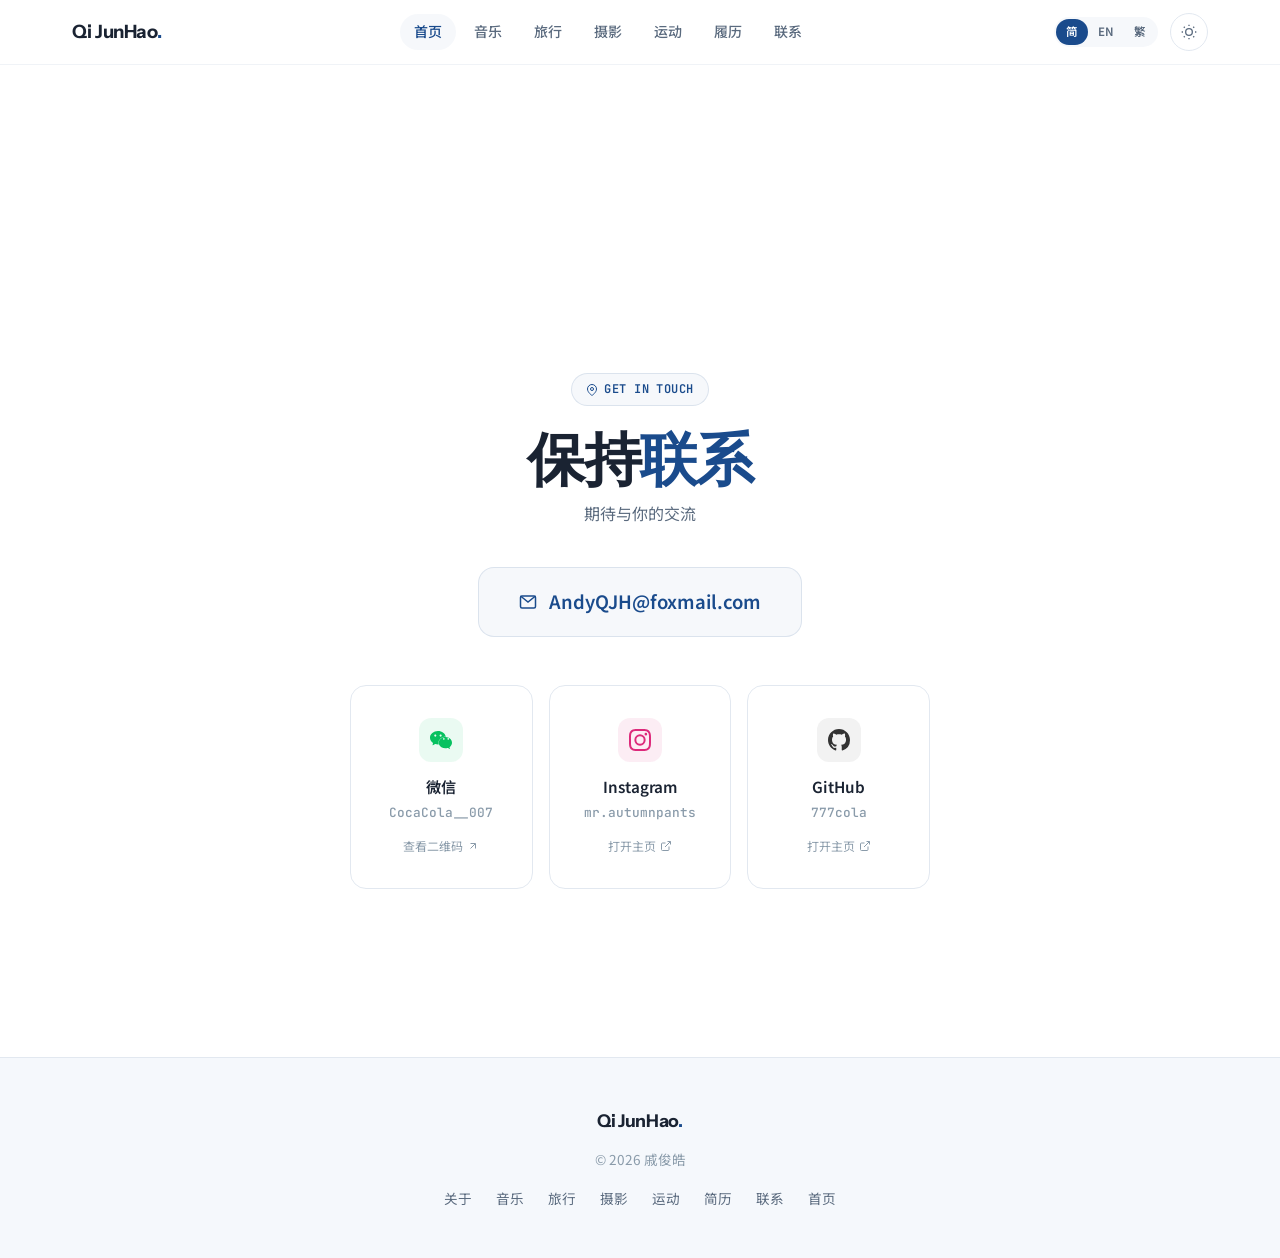
==== commit 2c013e61: "fix: 精确复制首页导航栏 HTML/CSS/JS" ====
--- a/联系页面.html
+++ b/联系页面.html
@@ -355,23 +355,23 @@
 
   <!-- ============ NAVBAR ============ -->
   <nav class="navbar" id="navbar">
-    <div class="nav-inner">
-      <a href="/" class="nav-logo">Qi JunHao<span class="dot">.</span></a>
-
-      <div class="nav-gooey" id="navGooey"></div>
-
-      <div class="nav-right">
-        <div class="lang-toggle" id="langToggle">
-          <span class="lang-item" data-lang="zh" data-full="简体中文">简</span>
-          <span class="lang-item" data-lang="en" data-full="English">EN</span>
-          <span class="lang-item" data-lang="hant" data-full="繁體中文">繁</span>
-        </div>
-        <button class="theme-toggle" id="themeToggle" aria-label="切换主题">
-          <svg width="16" height="16" viewBox="0 0 24 24" fill="none" stroke="currentColor" stroke-width="2"><circle cx="12" cy="12" r="5"/><path d="M12 1v2M12 21v2M4.22 4.22l1.42 1.42M18.36 18.36l1.42 1.42M1 12h2M21 12h2M4.22 19.78l1.42-1.42M18.36 5.64l1.42-1.42"/></svg>
-        </button>
+  <div class="nav-inner">
+    <a href="/" class="nav-logo">Qi JunHao<span class="dot">.</span></a>
+
+    <div class="nav-gooey" id="navGooey"></div>
+
+    <div class="nav-right">
+      <div class="lang-toggle" id="langToggle">
+        <span class="lang-item" data-lang="zh" data-full="简体中文">简</span>
+        <span class="lang-item" data-lang="en" data-full="English">EN</span>
+        <span class="lang-item" data-lang="hant" data-full="繁體中文">繁</span>
       </div>
+      <button class="theme-toggle" id="themeToggle" aria-label="切换主题">
+        <svg width="16" height="16" viewBox="0 0 24 24" fill="none" stroke="currentColor" stroke-width="2"><circle cx="12" cy="12" r="5"/><path d="M12 1v2M12 21v2M4.22 4.22l1.42 1.42M18.36 18.36l1.42 1.42M1 12h2M21 12h2M4.22 19.78l1.42-1.42M18.36 5.64l1.42-1.42"/></svg>
+      </button>
     </div>
-  </nav>
+  </div>
+</nav>
 
   <!-- Gooey SVG filter (hidden) -->
   <svg class="goo-filter" aria-hidden="true">
@@ -517,27 +517,8 @@
   };
   </script>
   <script src="common.js"></script>
-  <script src="gooey-nav.js"></script>
-  <script>
-    document.addEventListener('DOMContentLoaded', function () {
-      var gooeyContainer = document.getElementById('navGooey');
-      if (gooeyContainer && typeof GooeyNav === 'function') {
-        window.GooeyNav(gooeyContainer, {
-          items: [
-            { label: 'Home', href: 'https://qijunhao.com' },
-            { label: 'Music', href: 'https://music.qijunhao.com' },
-            { label: 'Travel', href: 'https://travel.qijunhao.com' },
-            { label: 'Photo', href: 'https://photography.qijunhao.com' },
-            { label: 'Sports', href: 'https://sport.qijunhao.com' },
-            { label: 'Resume', href: 'https://resume.qijunhao.com' },
-            { label: 'Contact', href: 'https://contact.qijunhao.com' },
-          ],
-          animationTime: 600,
-          particleCount: 12,
-        });
-      }
-    });
-  </script>
+  
+  
   <script>
     (function() {
       'use strict';
@@ -578,5 +559,27 @@
       }
     })();
   </script>
+<script src="gooey-nav.js"></script>
+<script>
+document.addEventListener('DOMContentLoaded', function () {
+  var gooeyContainer = document.getElementById('navGooey');
+  if (gooeyContainer && typeof window.GooeyNav === 'function') {
+    var lang = localStorage.getItem('lang') || 'zh';
+    window.GooeyNav(gooeyContainer, {
+      items: [
+        { label: '首页', href: 'https://qijunhao.com' },
+        { label: '音乐', href: 'https://music.qijunhao.com' },
+        { label: '旅行', href: 'https://travel.qijunhao.com' },
+        { label: '摄影', href: 'https://photography.qijunhao.com' },
+        { label: '运动', href: 'https://sport.qijunhao.com' },
+        { label: '履历', href: 'https://resume.qijunhao.com' },
+        { label: '联系', href: 'https://contact.qijunhao.com' },
+      ],
+      animationTime: 600,
+      particleCount: 12,
+    });
+  }
+});
+</script>
 </body>
 </html>
--- a/style.css
+++ b/style.css
@@ -749,12 +749,261 @@
 }
 
 /* ============================================================
+   RESPONSIVE
+   ============================================================ */
+@media (max-width: 768px) {
+  .about-hero {
+    min-height: 35vh;
+    padding: 5rem 1.25rem 2rem;
+  }
+  .menu-section {
+    height: 65vh;
+  }
+  .hide-desktop { display: none; }
+}
+
+@media (max-width: 480px) {
+  .section { padding: 3rem 1.25rem; }
+  .page-header { padding: 8rem 1.25rem 3rem; }
+}
+
+/* ============================================================
+   HERO TEXT (left side of homepage)
+   ============================================================ */
+.hero-text {
+  position: absolute;
+  left: 10%;
+  top: 28%;
+  z-index: 3;
+  pointer-events: none;
+  max-width: 520px;
+}
+
+.hero-greeting {
+  font-family: var(--font-display);
+  font-size: clamp(4rem, 7vw, 6rem);
+  font-weight: 700;
+  letter-spacing: -0.04em;
+  line-height: 1.1;
+  color: var(--accent);
+  margin-bottom: 1.2rem;
+}
+
+.hero-line {
+  font-family: var(--font-cn);
+  font-size: clamp(1rem, 2vw, 1.25rem);
+  font-weight: 400;
+  color: var(--text-secondary);
+  line-height: 2.2;
+  letter-spacing: 0.12em;
+}
+
+.hero-typing-wrap {
+  margin-top: 1.5rem;
+  font-family: var(--font-cn);
+  font-size: clamp(1.05rem, 2vw, 1.3rem);
+  font-weight: 500;
+  color: var(--accent);
+  min-height: 1.8em;
+  letter-spacing: 0.1em;
+}
+
+.hero-cursor {
+  display: inline-block;
+  margin-left: 2px;
+  font-weight: 300;
+  color: var(--accent);
+  animation: blink 0.8s step-end infinite;
+}
+
+@keyframes blink {
+  50% { opacity: 0; }
+}
+
+[data-theme="dark"] .hero-greeting {
+  color: var(--accent-light);
+}
+[data-theme="dark"] .hero-typing-wrap {
+  color: var(--accent-light);
+}
+[data-theme="dark"] .hero-cursor {
+  color: var(--accent-light);
+}
+
+@media (max-width: 900px) {
+  .hero-text {
+    left: 5%;
+    right: 5%;
+    top: 8%;
+    transform: none;
+    text-align: center;
+    max-width: none;
+  }
+  .hero-greeting {
+    font-size: clamp(2.2rem, 8vw, 3rem);
+  }
+  .hero-line {
+    font-size: clamp(0.9rem, 3vw, 1rem);
+  }
+  .hero-typing-wrap {
+    font-size: clamp(0.9rem, 3vw, 1.05rem);
+  }
+}
+
+@media (max-width: 480px) {
+  .hero-text {
+    top: 6%;
+  }
+}
+
+/* ============================================================
+   CARD SWAP (faithful replica of React Bits CardSwap)
+   ============================================================ */
+.card-swap-section {
+  position: relative;
+  height: calc(100vh - 64px);
+  z-index: 2;
+}
+
+.card-swap-container {
+  position: absolute;
+  bottom: 3%;
+  right: 8%;
+  transform: translate(7%, 24%);
+  transform-origin: bottom right;
+  perspective: 900px;
+  overflow: visible;
+}
+
+.card-swap-container .card {
+  position: absolute;
+  top: 50%;
+  left: 50%;
+  border-radius: 12px;
+  border: 1px solid #ddd0b0;
+  background: #000;
+  transform-style: preserve-3d;
+  will-change: transform;
+  backface-visibility: hidden;
+  -webkit-backface-visibility: hidden;
+  overflow: hidden;
+  cursor: pointer;
+}
+
+/* Card header bar */
+.card-header {
+  position: absolute;
+  top: 0; left: 0; right: 0;
+  height: 44px;
+  display: flex;
+  align-items: center;
+  gap: 8px;
+  padding: 0 16px;
+  background: rgba(0,0,0,0.4);
+  border-bottom: 1px solid rgba(255,255,255,0.06);
+  z-index: 4;
+  color: rgba(255,255,255,0.9);
+  font-size: 0.82rem;
+  font-weight: 500;
+  letter-spacing: 0.03em;
+}
+
+.card-header svg {
+  width: 16px;
+  height: 16px;
+  opacity: 0.7;
+  flex-shrink: 0;
+}
+
+.card-cta {
+  margin-left: 10px;
+  font-size: 0.78rem;
+  font-weight: 700;
+  opacity: 0;
+  transition: opacity 0.3s ease;
+  white-space: nowrap;
+  padding: 2px 10px;
+  border: 1.5px solid currentColor;
+  border-radius: 20px;
+  letter-spacing: 0.04em;
+}
+
+.card-cta.active {
+  opacity: 1;
+}
+
+/* Card body — the main visual area */
+.card-body {
+  position: absolute;
+  inset: 0;
+  display: flex;
+  align-items: center;
+  justify-content: center;
+  z-index: 2;
+}
+
+.card-symbol {
+  position: relative;
+  z-index: 2;
+  font-size: clamp(4rem, 10vw, 8rem);
+  font-weight: 300;
+  color: var(--accent, #3B82F6);
+  line-height: 1;
+  opacity: 0.85;
+  text-shadow: 0 0 40px var(--accent, #3B82F6);
+}
+
+.card-glow {
+  position: absolute;
+  inset: 0;
+  z-index: 1;
+  pointer-events: none;
+}
+
+/* PixelCanvas on cards */
+.card-swap-container .card .pixel-canvas {
+  position: absolute;
+  top: 0;
+  left: 0;
+  width: 100%;
+  height: 100%;
+  pointer-events: none;
+  z-index: 3;
+  border-radius: 12px;
+}
+
+/* Radial glow on hover (like original PixelCard ::before) */
+.card-swap-container .card::before {
+  content: '';
+  position: absolute;
+  inset: 0;
+  margin: auto;
+  aspect-ratio: 1;
+  background: radial-gradient(circle, rgba(255,255,255,0.08), transparent 85%);
+  opacity: 0;
+  transition: opacity 800ms cubic-bezier(0.5, 1, 0.89, 1);
+  pointer-events: none;
+  z-index: 2;
+}
+
+.card-swap-container .card:hover::before {
+  opacity: 1;
+}
+
+@media (max-width: 768px) {
+  .card-swap-container {
+    transform: scale(0.75) translate(25%, 25%);
+  }
+}
+
+@media (max-width: 480px) {
+  .card-swap-container {
+    transform: scale(0.55) translate(25%, 25%);
+  }
+}
+/* ============================================================
    TIMELINE
    ============================================================ */
-.timeline {
-  position: relative;
-  padding-left: 2.5rem;
-}
 .timeline::before {
   content: '';
   position: absolute;
@@ -862,11 +1111,194 @@
 }
 
 /* ============================================================
-   RESPONSIVE
-   ============================================================ */
-@media (max-width: 480px) {
-  .section { padding: 3rem 1.25rem; }
-  .page-header { padding: 8rem 1.25rem 3rem; }
-}
-
-
+   FLOWING MENU
+   ============================================================ */
+.menu-wrap {
+  width: 100%;
+  overflow: hidden;
+  position: relative;
+}
+
+.menu {
+  display: flex;
+  flex-direction: column;
+  height: 100%;
+  margin: 0;
+  padding: 0;
+}
+
+.menu__item {
+  flex: 1;
+  position: relative;
+  overflow: hidden;
+  text-align: center;
+  border-top: 1px solid;
+}
+
+.menu__item:first-child {
+  border-top: none;
+}
+
+.menu__item-link {
+  display: flex;
+  align-items: center;
+  justify-content: center;
+  height: 100%;
+  position: relative;
+  cursor: pointer;
+  text-transform: uppercase;
+  text-decoration: none;
+  white-space: nowrap;
+  font-weight: 600;
+  font-size: clamp(1.2rem, 4vh, 2.4rem);
+  transition: letter-spacing 0.3s ease;
+  z-index: 2;
+}
+
+.menu__item-link:hover {
+  letter-spacing: 0.08em;
+}
+
+.marquee {
+  position: absolute;
+  top: 0;
+  left: 0;
+  overflow: hidden;
+  width: 100%;
+  height: 100%;
+  pointer-events: none;
+  transform: translate3d(0, 101%, 0);
+  z-index: 1;
+}
+
+.marquee__inner-wrap {
+  height: 100%;
+  width: 100%;
+  overflow: hidden;
+}
+
+.marquee__inner {
+  display: flex;
+  align-items: center;
+  position: relative;
+  height: 100%;
+  width: fit-content;
+  will-change: transform;
+}
+
+.marquee__part {
+  display: flex;
+  align-items: center;
+  flex-shrink: 0;
+}
+
+.marquee span {
+  white-space: nowrap;
+  text-transform: uppercase;
+  font-weight: 400;
+  font-size: clamp(1rem, 3vh, 1.8rem);
+  line-height: 1;
+  padding: 0 1vw;
+}
+
+.marquee__img {
+  width: clamp(100px, 12vw, 200px);
+  height: clamp(2.5rem, 7vh, 5rem);
+  margin: 1em 1.5vw;
+  border-radius: 50px;
+  background-size: cover;
+  background-position: 50% 50%;
+}
+
+@media (max-width: 768px) {
+  .menu__item-link {
+    font-size: 1rem;
+  }
+  .marquee span {
+    font-size: 0.85rem;
+  }
+  .marquee__img {
+    width: 80px;
+    height: 2rem;
+    margin: 0.5em 1vw;
+  }
+}
+
+/* ============================================================
+   ABOUT HERO (homepage)
+   ============================================================ */
+.about-hero {
+  min-height: 45vh;
+  display: flex;
+  align-items: center;
+  justify-content: center;
+  text-align: center;
+  padding: 6rem 2rem 4rem;
+  position: relative;
+  overflow: hidden;
+  z-index: 2;
+}
+
+.about-inner {
+  max-width: 680px;
+}
+
+.about-badge {
+  display: inline-flex;
+  align-items: center;
+  gap: 0.5rem;
+  padding: 0.35rem 1rem;
+  border-radius: 50px;
+  font-size: 0.75rem;
+  font-weight: 600;
+  letter-spacing: 0.04em;
+  font-family: var(--font-mono);
+  margin-bottom: 1.25rem;
+  text-transform: uppercase;
+  color: var(--accent);
+  background: var(--accent-subtle);
+  border: 1px solid var(--accent-border);
+}
+
+.about-hero h1 {
+  font-family: var(--font-display);
+  font-size: clamp(2.4rem, 6vw, 4rem);
+  font-weight: 700;
+  letter-spacing: -0.03em;
+  margin-bottom: 0.6rem;
+  line-height: 1.15;
+  color: var(--text);
+}
+
+.about-hero .tagline {
+  font-size: 1.05rem;
+  color: var(--text-secondary);
+  margin-bottom: 1.25rem;
+  font-weight: 400;
+}
+
+.about-hero .bio {
+  font-size: 0.95rem;
+  color: var(--text-secondary);
+  line-height: 1.8;
+  max-width: 520px;
+  margin: 0 auto;
+}
+
+.about-hero .divider {
+  width: 40px;
+  height: 2px;
+  background: var(--accent);
+  margin: 1.5rem auto;
+  border-radius: 2px;
+  opacity: 0.5;
+}
+
+/* ============================================================
+   MENU SECTION
+   ============================================================ */
+.menu-section {
+  height: 55vh;
+  position: relative;
+  z-index: 2;
+}
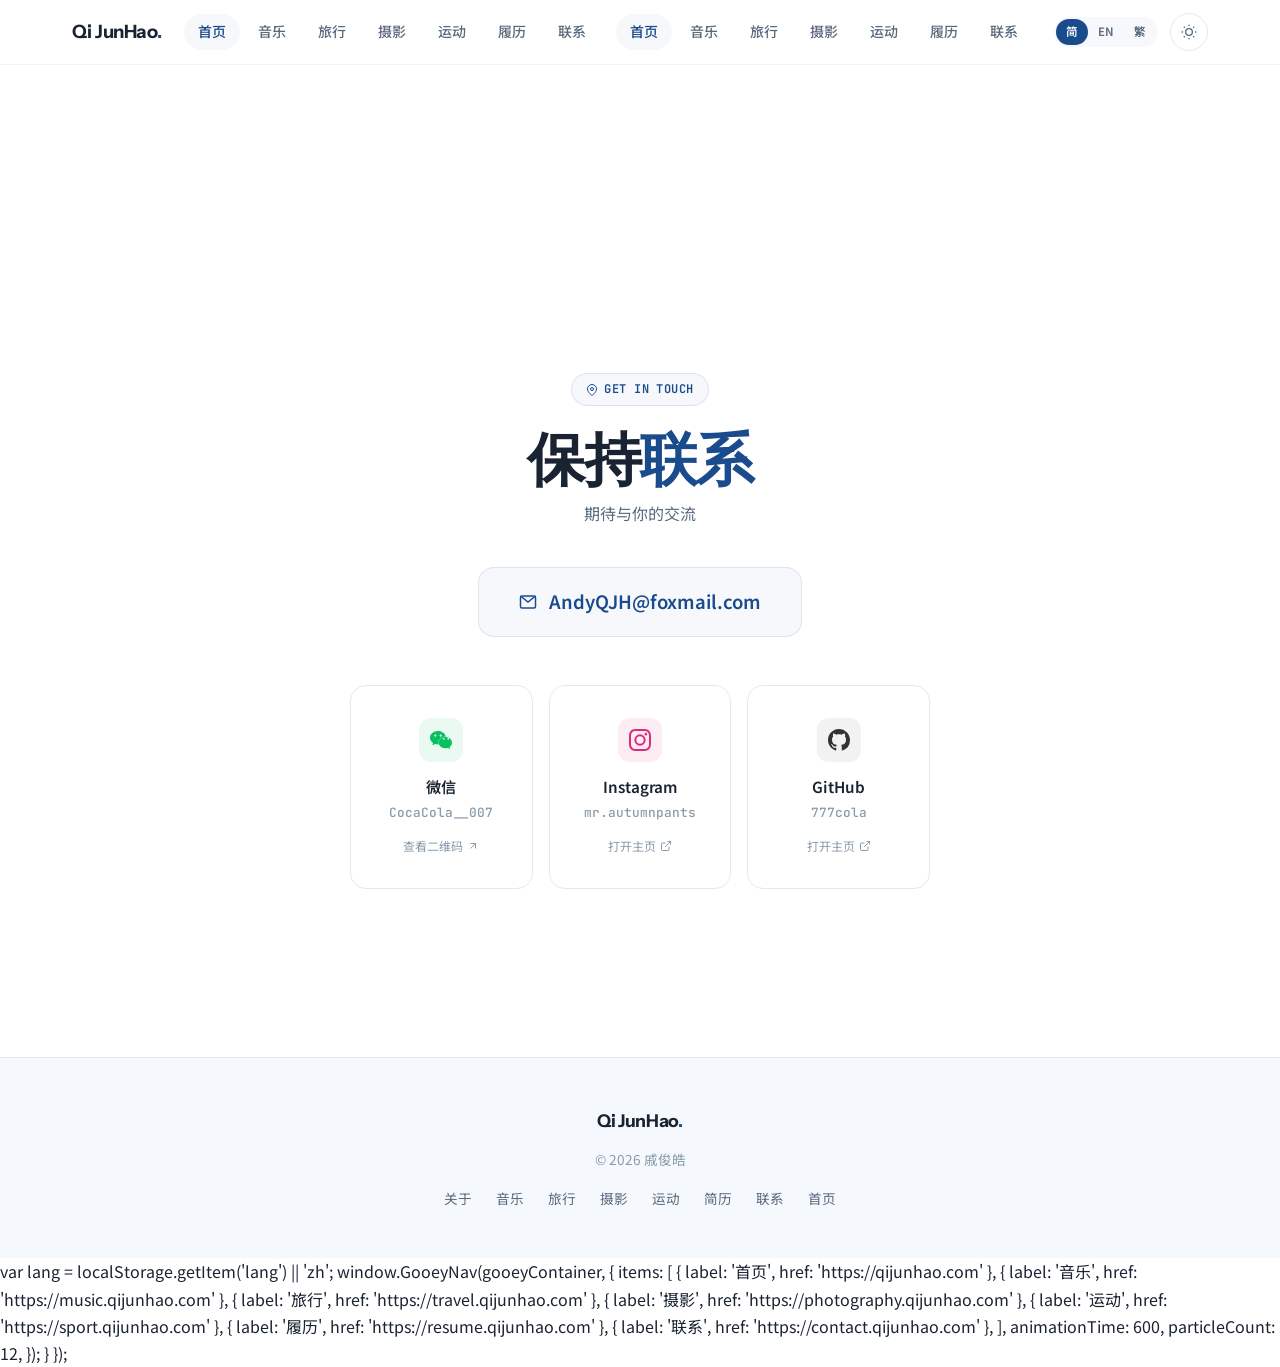
==== commit 5afcfcc3: "fix: 清理重复 GooeyNav init 脚本" ====
--- a/联系页面.html
+++ b/联系页面.html
@@ -559,11 +559,6 @@
       }
     })();
   </script>
-<script src="gooey-nav.js"></script>
-<script>
-document.addEventListener('DOMContentLoaded', function () {
-  var gooeyContainer = document.getElementById('navGooey');
-  if (gooeyContainer && typeof window.GooeyNav === 'function') {
     var lang = localStorage.getItem('lang') || 'zh';
     window.GooeyNav(gooeyContainer, {
       items: [
@@ -581,5 +576,47 @@
   }
 });
 </script>
-</body>
-</html>
+<script src="gooey-nav.js"></script>
+<script>
+document.addEventListener('DOMContentLoaded', function () {
+  var gooeyContainer = document.getElementById('navGooey');
+  if (gooeyContainer && typeof window.GooeyNav === 'function') {
+    window.GooeyNav(gooeyContainer, {
+      items: [
+        { label: '首页', href: 'https://qijunhao.com' },
+        { label: '音乐', href: 'https://music.qijunhao.com' },
+        { label: '旅行', href: 'https://travel.qijunhao.com' },
+        { label: '摄影', href: 'https://photography.qijunhao.com' },
+        { label: '运动', href: 'https://sport.qijunhao.com' },
+        { label: '履历', href: 'https://resume.qijunhao.com' },
+        { label: '联系', href: 'https://contact.qijunhao.com' },
+      ],
+      animationTime: 600,
+      particleCount: 12,
+    });
+  }
+});
+</script>
+    <script src="common.js"></script>
+  <script src="gooey-nav.js"></script>
+  <script>
+  document.addEventListener('DOMContentLoaded', function () {
+    var gooeyContainer = document.getElementById('navGooey');
+    if (gooeyContainer && typeof window.GooeyNav === 'function') {
+      window.GooeyNav(gooeyContainer, {
+        items: [
+          { label: '首页', href: 'https://qijunhao.com' },
+          { label: '音乐', href: 'https://music.qijunhao.com' },
+          { label: '旅行', href: 'https://travel.qijunhao.com' },
+          { label: '摄影', href: 'https://photography.qijunhao.com' },
+          { label: '运动', href: 'https://sport.qijunhao.com' },
+          { label: '履历', href: 'https://resume.qijunhao.com' },
+          { label: '联系', href: 'https://contact.qijunhao.com' },
+        ],
+        animationTime: 600,
+        particleCount: 12,
+      });
+    }
+  });
+  </script>
+</body>
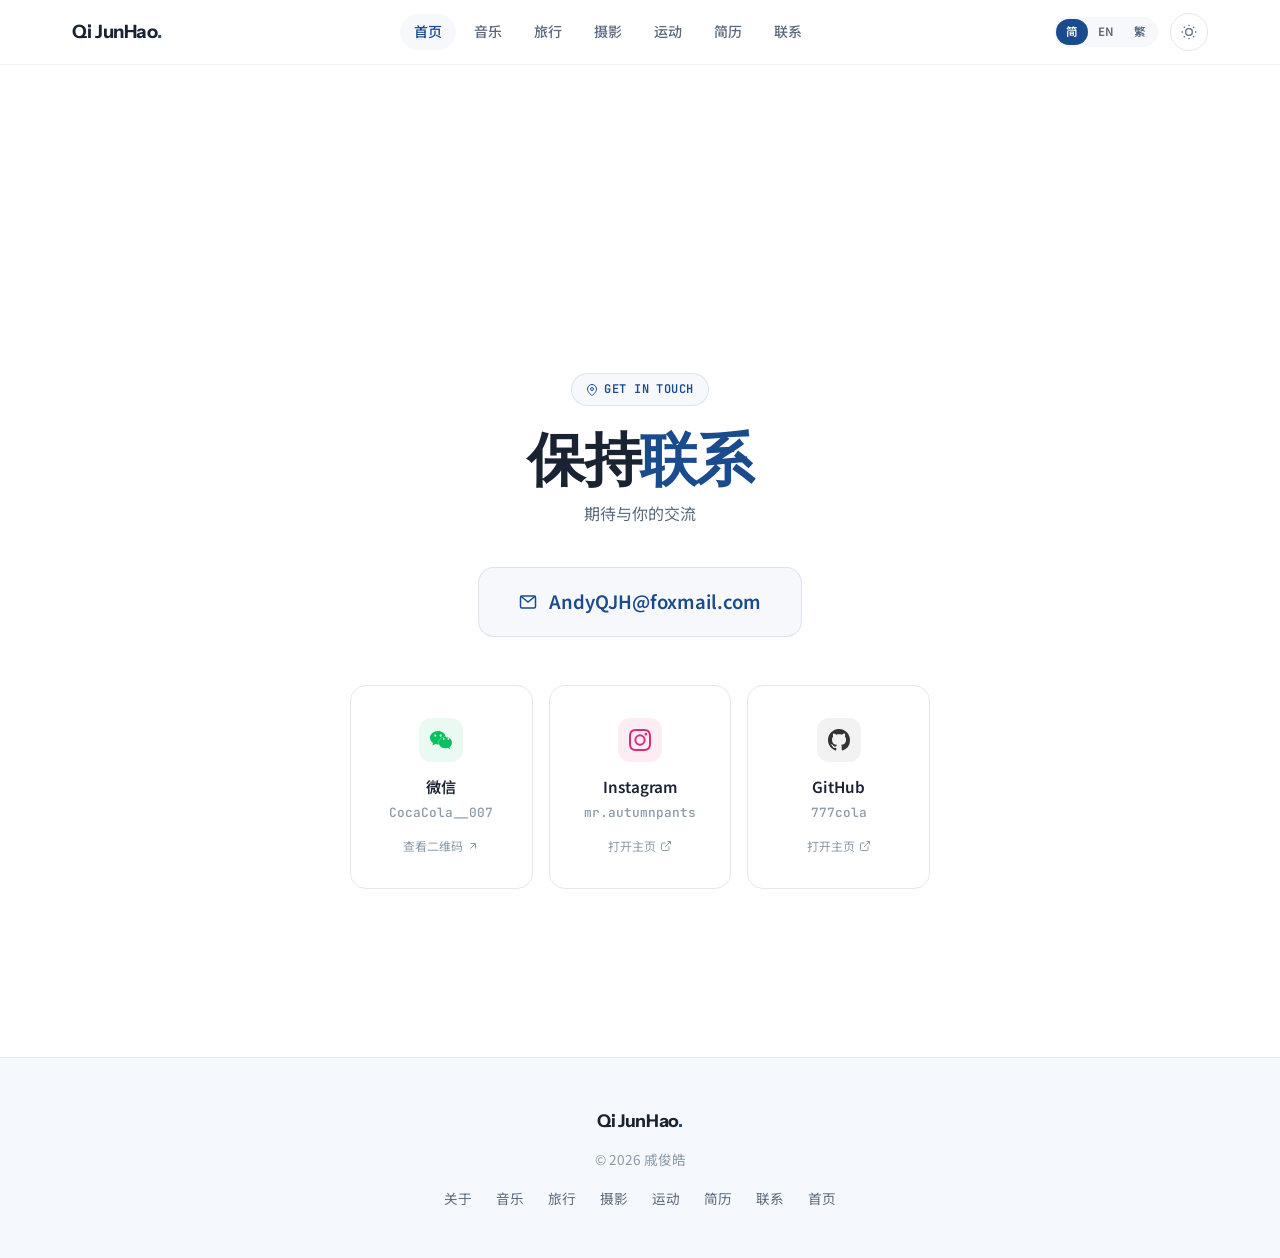
==== commit 0550fb70: "fix: 清理重复 GooeyNav init 脚本 删除多余的 GooeyNav init 代码块、移除重复的 common.js 加载" ====
--- a/联系页面.html
+++ b/联系页面.html
@@ -559,50 +559,12 @@
       }
     })();
   </script>
-    var lang = localStorage.getItem('lang') || 'zh';
-    window.GooeyNav(gooeyContainer, {
-      items: [
-        { label: '首页', href: 'https://qijunhao.com' },
-        { label: '音乐', href: 'https://music.qijunhao.com' },
-        { label: '旅行', href: 'https://travel.qijunhao.com' },
-        { label: '摄影', href: 'https://photography.qijunhao.com' },
-        { label: '运动', href: 'https://sport.qijunhao.com' },
-        { label: '履历', href: 'https://resume.qijunhao.com' },
-        { label: '联系', href: 'https://contact.qijunhao.com' },
-      ],
-      animationTime: 600,
-      particleCount: 12,
-    });
-  }
-});
-</script>
-<script src="gooey-nav.js"></script>
-<script>
-document.addEventListener('DOMContentLoaded', function () {
-  var gooeyContainer = document.getElementById('navGooey');
-  if (gooeyContainer && typeof window.GooeyNav === 'function') {
-    window.GooeyNav(gooeyContainer, {
-      items: [
-        { label: '首页', href: 'https://qijunhao.com' },
-        { label: '音乐', href: 'https://music.qijunhao.com' },
-        { label: '旅行', href: 'https://travel.qijunhao.com' },
-        { label: '摄影', href: 'https://photography.qijunhao.com' },
-        { label: '运动', href: 'https://sport.qijunhao.com' },
-        { label: '履历', href: 'https://resume.qijunhao.com' },
-        { label: '联系', href: 'https://contact.qijunhao.com' },
-      ],
-      animationTime: 600,
-      particleCount: 12,
-    });
-  }
-});
-</script>
-    <script src="common.js"></script>
   <script src="gooey-nav.js"></script>
   <script>
   document.addEventListener('DOMContentLoaded', function () {
     var gooeyContainer = document.getElementById('navGooey');
     if (gooeyContainer && typeof window.GooeyNav === 'function') {
+      var lang = localStorage.getItem('lang') || 'zh';
       window.GooeyNav(gooeyContainer, {
         items: [
           { label: '首页', href: 'https://qijunhao.com' },
@@ -610,7 +572,7 @@
           { label: '旅行', href: 'https://travel.qijunhao.com' },
           { label: '摄影', href: 'https://photography.qijunhao.com' },
           { label: '运动', href: 'https://sport.qijunhao.com' },
-          { label: '履历', href: 'https://resume.qijunhao.com' },
+          { label: '简历', href: 'https://resume.qijunhao.com' },
           { label: '联系', href: 'https://contact.qijunhao.com' },
         ],
         animationTime: 600,
@@ -619,4 +581,5 @@
     }
   });
   </script>
+  <script src="common.js"></script>
 </body>
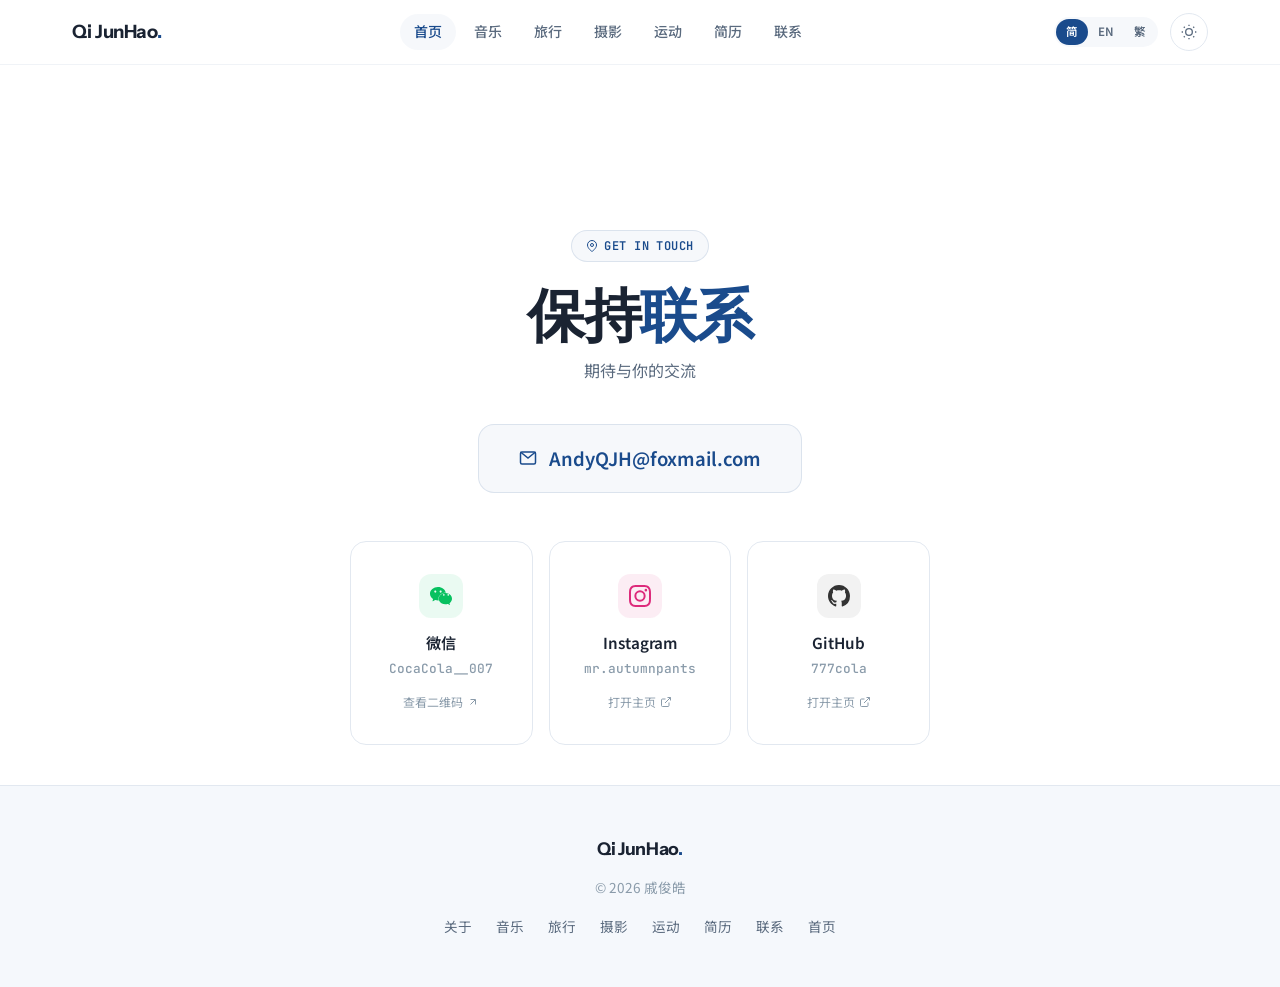
==== commit 2216a560: "feat: 跨子域偏好联动(Prefs cookie) + 导航高亮自动定位 + i18n渲染器 + CTA动画 + 联系页布局" ====
--- a/联系页面.html
+++ b/联系页面.html
@@ -12,13 +12,19 @@
   <link rel="stylesheet" href="style.css">
   <style>
     /* ─── Contact Hero ───────────────────────────── */
+    body {
+      display: flex;
+      flex-direction: column;
+      min-height: 100dvh;
+    }
     .contact-hero {
-      min-height: 100dvh;
+      flex: 1 0 auto;
+      min-height: 0;
       display: flex;
       flex-direction: column;
       align-items: center;
       justify-content: center;
-      padding: 7rem 2rem 4rem;
+      padding: 5rem 2rem 2.5rem;
       text-align: center;
       position: relative;
     }
@@ -564,7 +570,7 @@
   document.addEventListener('DOMContentLoaded', function () {
     var gooeyContainer = document.getElementById('navGooey');
     if (gooeyContainer && typeof window.GooeyNav === 'function') {
-      var lang = localStorage.getItem('lang') || 'zh';
+      var lang = Prefs.get('lang') || 'zh';
       window.GooeyNav(gooeyContainer, {
         items: [
           { label: '首页', href: 'https://qijunhao.com' },
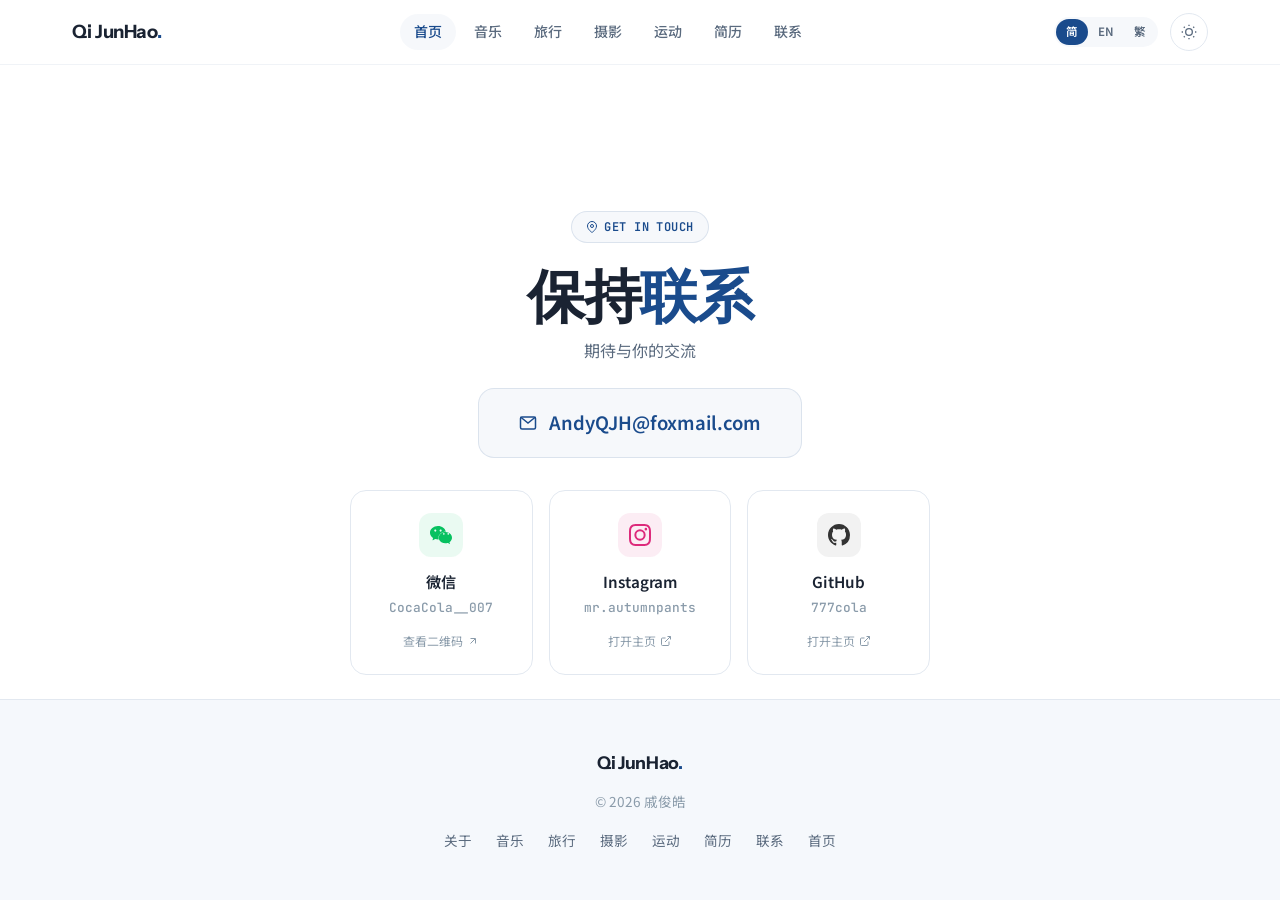
==== commit 7477a894: "fix: 联系页固定一屏不滚动（锁死视口+压缩间距）" ====
--- a/联系页面.html
+++ b/联系页面.html
@@ -12,6 +12,10 @@
   <link rel="stylesheet" href="style.css">
   <style>
     /* ─── Contact Hero ───────────────────────────── */
+    html, body {
+      height: 100dvh;
+      overflow: hidden;
+    }
     body {
       display: flex;
       flex-direction: column;
@@ -24,7 +28,7 @@
       flex-direction: column;
       align-items: center;
       justify-content: center;
-      padding: 5rem 2rem 2.5rem;
+      padding: 4rem 2rem 1.5rem;
       text-align: center;
       position: relative;
     }
@@ -70,7 +74,7 @@
     .contact-sub {
       font-size: 1rem;
       color: var(--text-secondary);
-      margin-bottom: 2.5rem;
+      margin-bottom: 1.5rem;
       text-wrap: balance;
     }
 
@@ -88,7 +92,7 @@
       font-weight: 600;
       transition: all var(--transition);
       text-decoration: none;
-      margin-bottom: 3rem;
+      margin-bottom: 2rem;
     }
     .contact-email:hover {
       background: var(--accent-glow);
@@ -116,7 +120,7 @@
       flex-direction: column;
       align-items: center;
       text-align: center;
-      padding: 2rem 1.25rem;
+      padding: 1.4rem 1.25rem;
       border-radius: var(--radius);
       background: var(--surface);
       border: 1px solid var(--border);
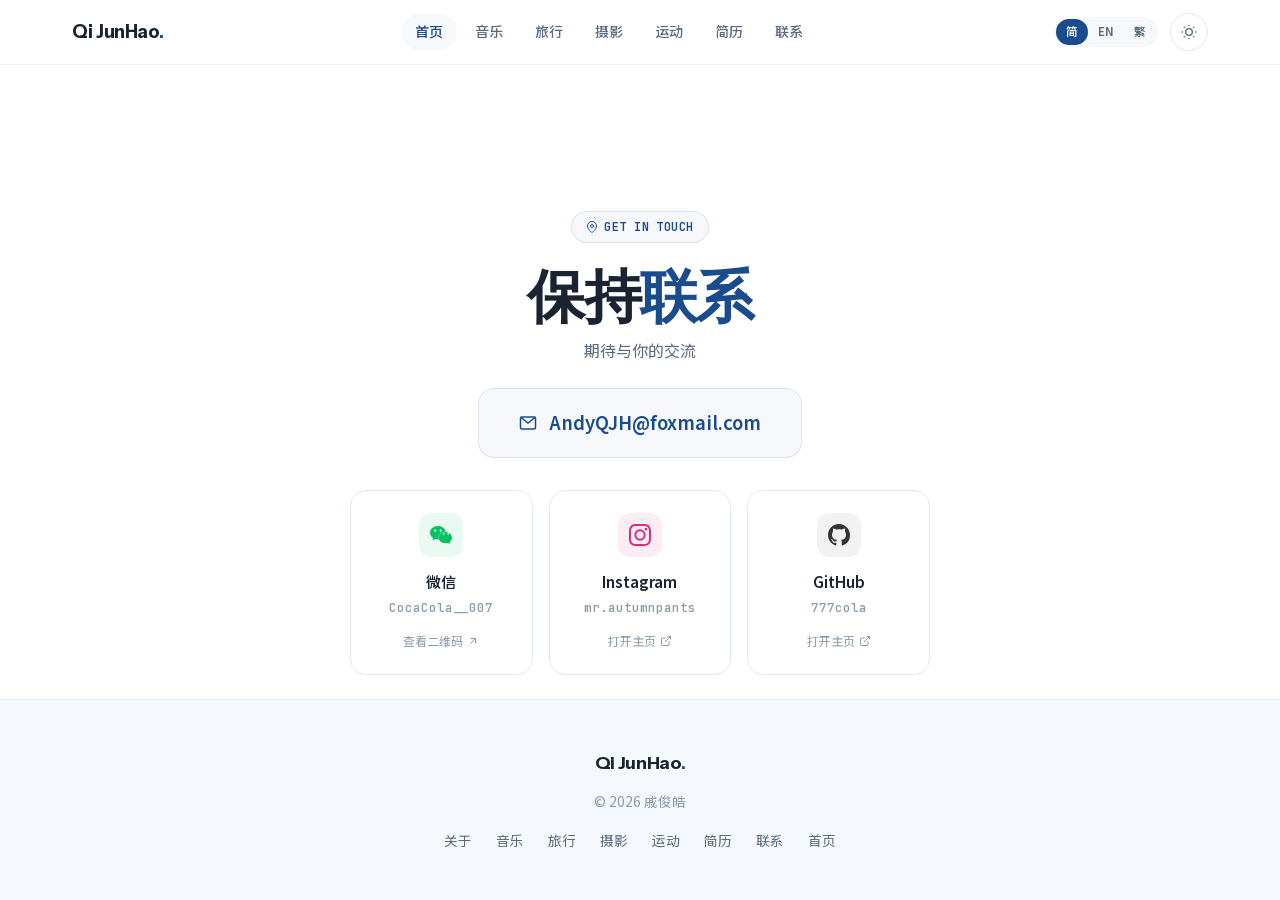
==== commit b0b3691c: "feat: 联系页字体自托管 + 404/SEO - fonts/: 自托管三套字体，替换 Google Fonts 远程链接 - 联系页面.html: 去掉重复引入的 common.js；补自引用 " ====
--- a/联系页面.html
+++ b/联系页面.html
@@ -4,11 +4,10 @@
   <meta charset="UTF-8">
   <meta name="viewport" content="width=device-width, initial-scale=1.0">
   <title>联系 — 戚俊皓</title>
+<link rel="canonical" href="https://contact.qijunhao.com/%E8%81%94%E7%B3%BB%E9%A1%B5%E9%9D%A2.html">
   <meta name="description" content="联系戚俊皓 — 邮箱与社交媒体">
   <link rel="icon" href="data:image/svg+xml,<svg xmlns='http://www.w3.org/2000/svg' viewBox='0 0 100 100'><text y='.9em' font-size='90'>♌</text></svg>">
-  <link rel="preconnect" href="https://fonts.googleapis.com">
-  <link rel="preconnect" href="https://fonts.gstatic.com" crossorigin>
-  <link href="https://fonts.googleapis.com/css2?family=Instrument+Sans:wght@400;500;600;700&family=JetBrains+Mono:wght@400;500&family=Noto+Sans+SC:wght@300;400;500;600;700&display=swap" rel="stylesheet">
+  <link rel="stylesheet" href="fonts/fonts.css">
   <link rel="stylesheet" href="style.css">
   <style>
     /* ─── Contact Hero ───────────────────────────── */
@@ -591,5 +590,4 @@
     }
   });
   </script>
-  <script src="common.js"></script>
 </body>
--- a/fonts/fonts.css
+++ b/fonts/fonts.css
@@ -0,0 +1,9 @@
+/* ============================================================
+   自托管字体 — 由 localize_fonts.py 生成，请勿手改
+   来源：Google Fonts（Instrument Sans / Noto Sans SC / JetBrains Mono）
+   已按全站实际用到的 1400 个字符裁剪成单文件；如新增文案里出现
+   子集外的生僻字，会回退到系统字体，重跑脚本即可补全。
+   ============================================================ */
+@font-face{font-family:'Noto Sans SC';font-style:normal;font-weight:100 900;font-display:swap;src:url(notosanssc.woff2) format('woff2');}
+@font-face{font-family:'Instrument Sans';font-style:normal;font-weight:100 900;font-display:swap;src:url(instrumentsans.woff2) format('woff2');}
+@font-face{font-family:'JetBrains Mono';font-style:normal;font-weight:100 800;font-display:swap;src:url(jetbrainsmono.woff2) format('woff2');}
